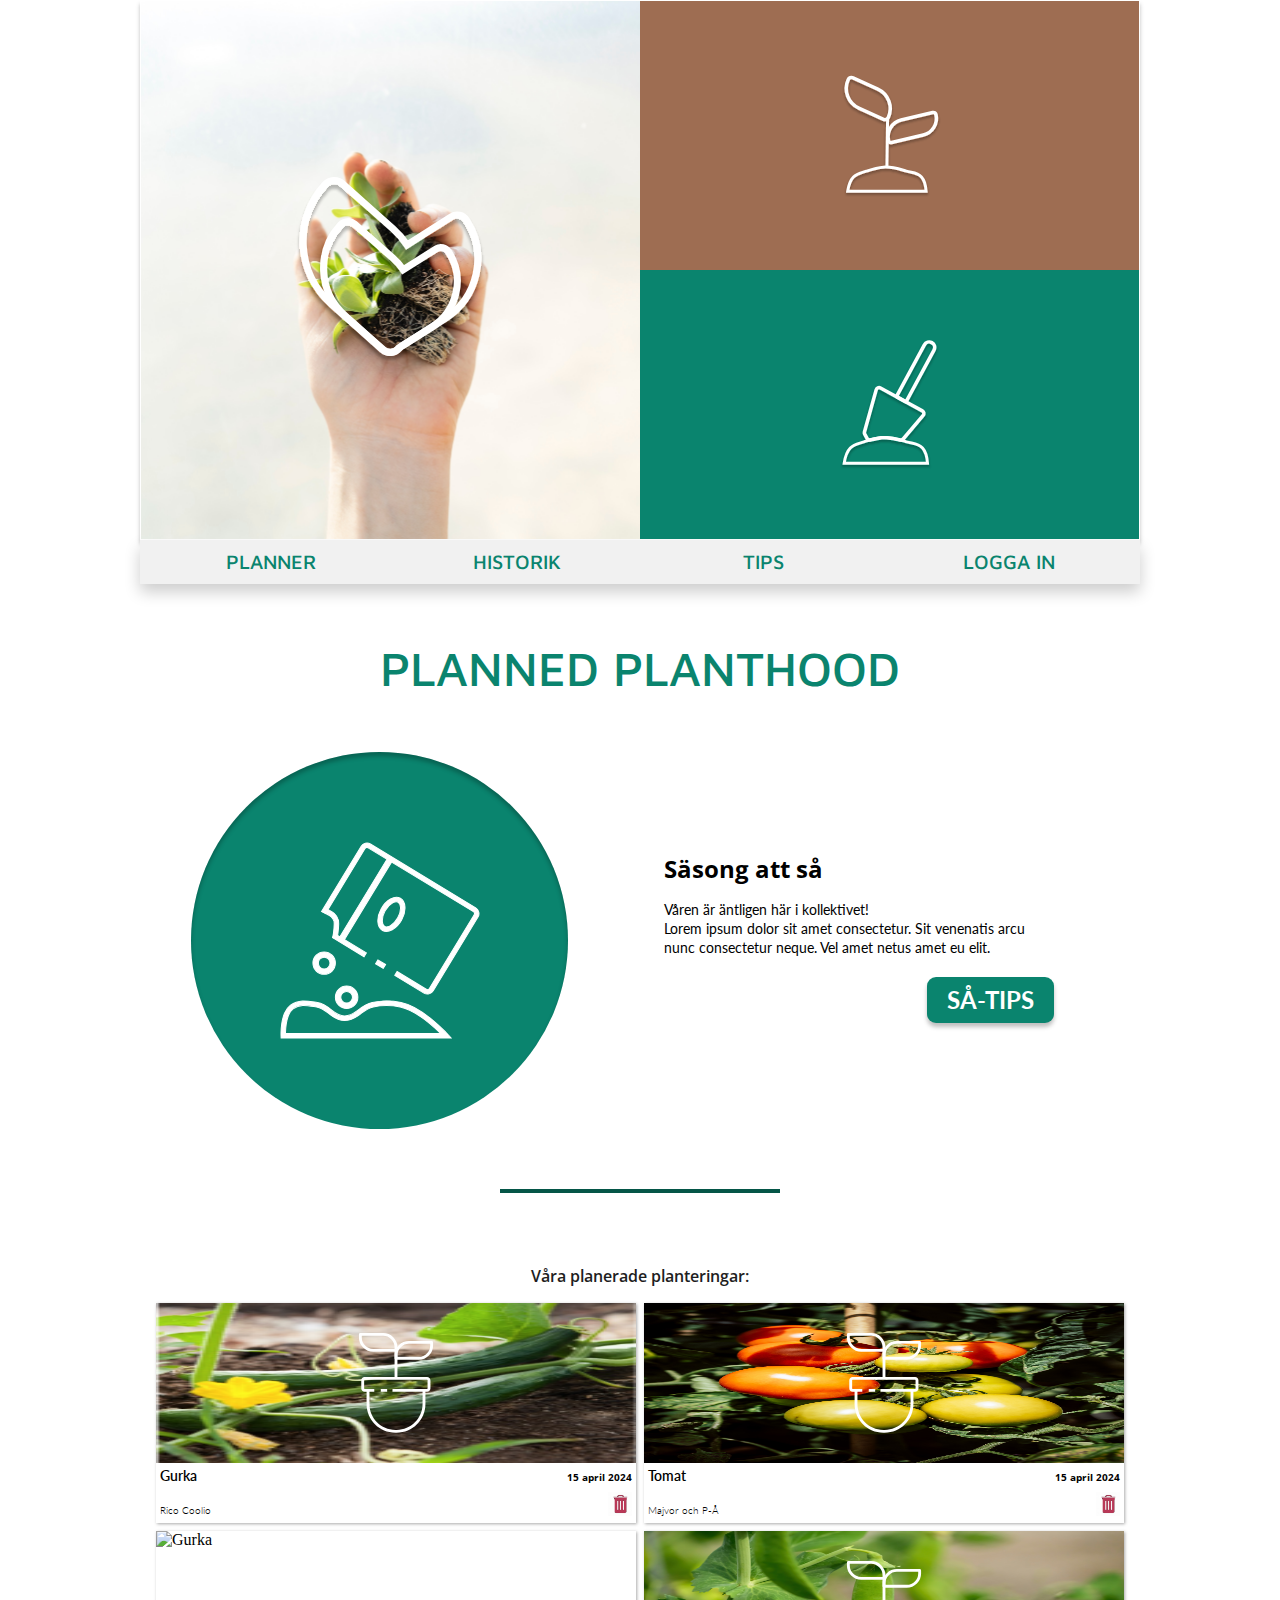
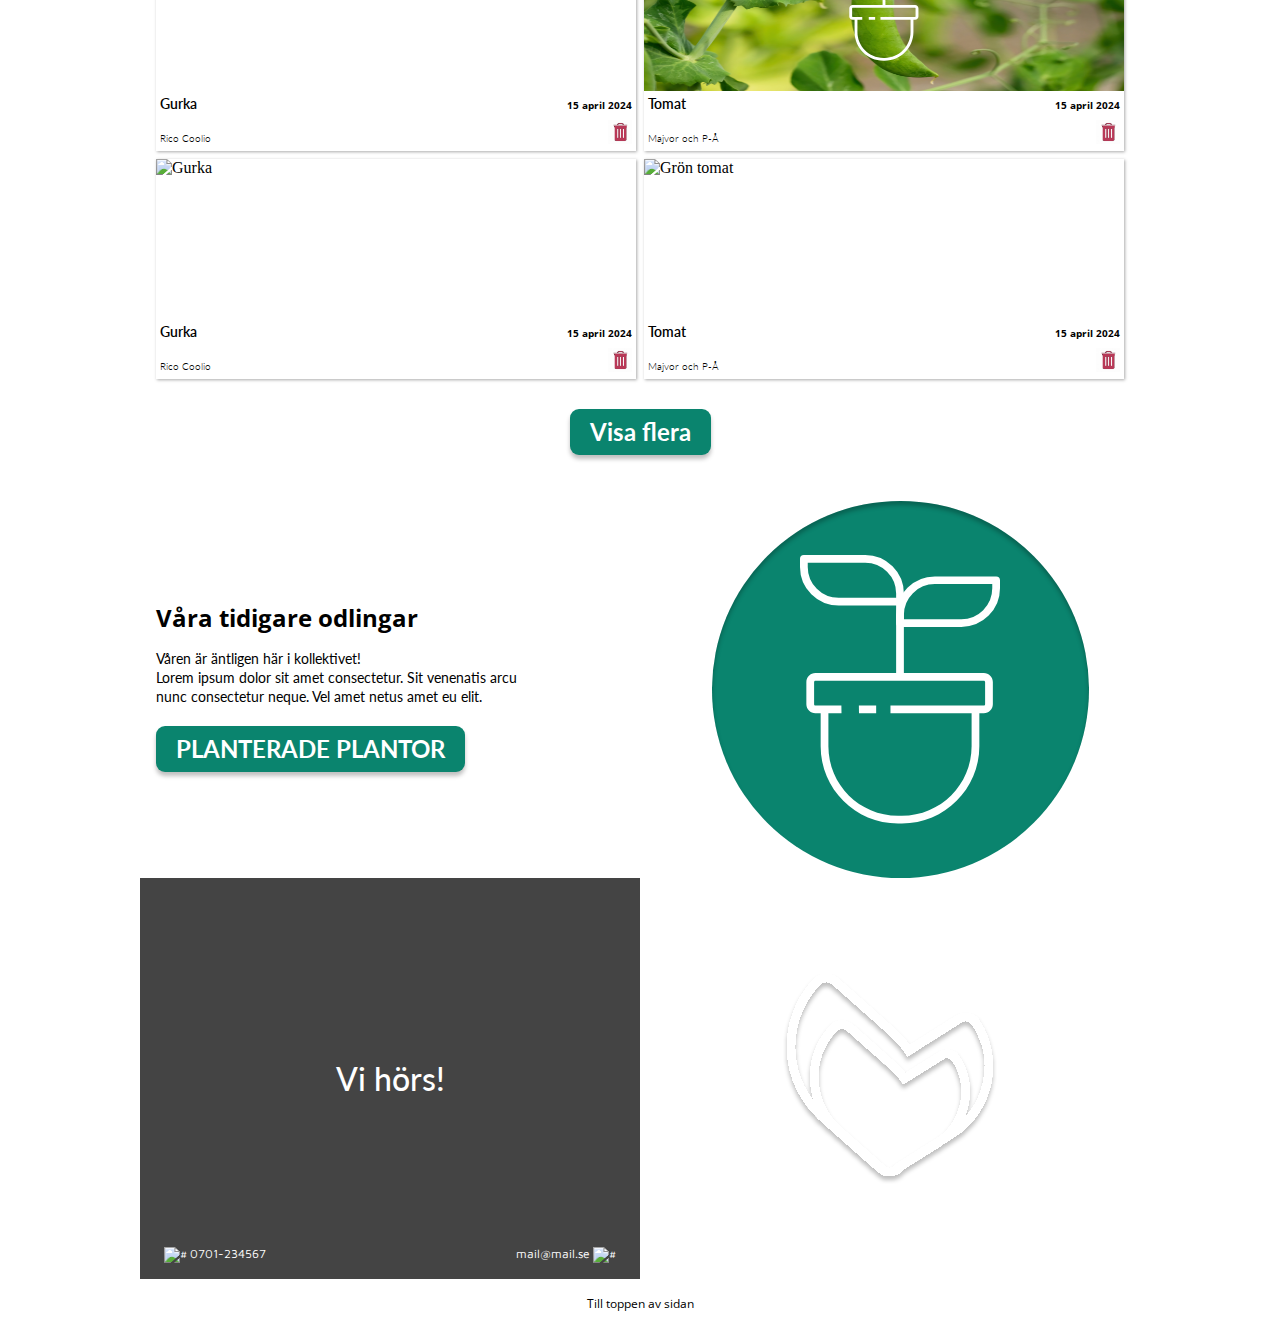
==== index.html @ 54492d1d "updated css for cards and changed cucumber image" ====
<!DOCTYPE html>
<html lang="en">
<head>
    <meta charset="UTF-8">
    <meta name="viewport" content="width=device-width, initial-scale=1.0">
    <title>Planned Planthood</title>
    <link href="https://fonts.googleapis.com/css2?family=Lato:wght@700&family=Maven+Pro:wght@500&family=Open+Sans:wght@700&display=swap" rel="stylesheet">
    <link rel="stylesheet" href="index.css">
</head>
<body>
    <header id="page-top" class="page-header">
        <div class="logo">
            <img src="assets/Logo.svg" class="img-flower" alt="Logotype">
        </div>
        <div class="plant">
            <img src="assets/seedling.svg" class="img-plant" alt="Plant">
        </div>
        <div class="dig">
            <img src="assets/dig.svg" class="img-dig" alt="Shovel">
        </div>
    </header>

    <nav class="page-nav">
        <img src="assets/burgir.png" class="img-nav" alt="NAV">
        <ul class="nav-content">
            <li><a href="#">PLANNER</a></li>
            <li><a href="#">HISTORIK</a></li>
            <li><a href="#">TIPS</a></li>
            <li><a href="#">LOGGA IN</a></li>
        </ul>
    </nav>

    <main>
        <h1>PLANNED PLANTHOOD</h1>

        <article class="art-container" style="">
            <div class="art-inner season">
                <div class="text-box">
                    <h2 class="header">Säsong att så</h2>
                    <p>Våren är äntligen här i kollektivet! <br>
                        Lorem ipsum dolor sit amet consectetur. Sit venenatis arcu nunc consectetur neque. Vel amet netus amet eu elit.
                    </p>
                    <div class="button-field">
                        <button>SÅ-TIPS</button>    
                    </div>
                </div>
                <div class="circle-box">
                    <div class="circle ">
                        <img src="assets/Vectorseedpackage.svg" class="img-seeding" alt="">
                    </div>
                </div>
            </div>
        </article>
        
        <div class="line"></div>

        <section class="art-our-plans">
            <h2>Våra planerade planteringar:</h2>
            <div class="our-collection">
                <article class="item cucumber">
                    <div class="img-box">
                        <img src="assets/cucumber.png" alt="Gurka">
                        <img src="assets/plant.svg" class="plant" alt="Plant image">
                    </div>
                    <div class="txt-row">
                        <span class="product">Gurka</span>
                        <span class="date">15 april 2024</span>
                    </div>
                    <div class="txt-row">
                        <span class="supplier">Rico Coolio</span>
                        <img src="assets/trash-red.png" class="garbage" alt="Garbage bin">
                    </div>
                </article>
                <article class="item cucumber">
                    <div class="img-box ">
                        <img src="assets/green-tomatos.jpg" alt="Grön tomat">
                        <img src="assets/plant.svg" class="plant" alt="Plant image">
                    </div>
                    <div class="txt-row">
                        <span class="product">Tomat</span>
                        <span class="date">15 april 2024</span>
                    </div>
                    <div class="txt-row">
                        <span class="supplier">Majvor och P-Å</span>
                        <img src="assets/trash-red.png" class="garbage" alt="Garbage bin">
                    </div>
                </article>
                <article class="item cucumber">
                    <div class="img-box">
                        <img src="assets/red-tomat.jpg" alt="Gurka">
                        <img src="assets/plant.svg" class="plant" alt="Plant image">
                    </div>
                    <div class="txt-row">
                        <span class="product">Gurka</span>
                        <span class="date">15 april 2024</span>
                    </div>
                    <div class="txt-row">
                        <span class="supplier">Rico Coolio</span>
                        <img src="assets/trash-red.png" class="garbage" alt="Garbage bin">
                    </div>
                </article>
                <article class="item cucumber">
                    <div class="img-box ">
                        <img src="assets/green-pea.jpg" alt="Grön tomat">
                        <img src="assets/plant.svg" class="plant" alt="Plant image">
                    </div>
                    <div class="txt-row">
                        <span class="product">Tomat</span>
                        <span class="date">15 april 2024</span>
                    </div>
                    <div class="txt-row">
                        <span class="supplier">Majvor och P-Å</span>
                        <img src="assets/trash-red.png" class="garbage" alt="Garbage bin">
                    </div>
                </article>
                <article class="item cucumber">
                    <div class="img-box">
                        <img src="assets/onion.png" alt="Gurka">
                        <img src="assets/plant.svg" class="plant" alt="Plant image">
                    </div>
                    <div class="txt-row">
                        <span class="product">Gurka</span>
                        <span class="date">15 april 2024</span>
                    </div>
                    <div class="txt-row">
                        <span class="supplier">Rico Coolio</span>
                        <img src="assets/trash-red.png" class="garbage" alt="Garbage bin">
                    </div>
                </article>
                <article class="item cucumber">
                    <div class="img-box ">
                        <img src="assets/green-plant.png" alt="Grön tomat">
                        <img src="assets/plant.svg" class="plant" alt="Plant image">
                    </div>
                    <div class="txt-row">
                        <span class="product">Tomat</span>
                        <span class="date">15 april 2024</span>
                    </div>
                    <div class="txt-row">
                        <span class="supplier">Majvor och P-Å</span>
                        <img src="assets/trash-red.png" class="garbage" alt="Garbage bin">
                    </div>
                </article>
            </div>
            <button>Visa flera</button>
        </section>

        <article class="art-container" style="">
            <div class="art-inner previous">
                <div class="text-box">
                    <h2 class="header">Våra tidigare odlingar</h2>
                    <p>Våren är äntligen här i kollektivet! <br>
                        Lorem ipsum dolor sit amet consectetur. Sit venenatis arcu nunc consectetur neque. Vel amet netus amet eu elit.
                    </p>
                    <div class="button-field">
                        <button>PLANTERADE PLANTOR</button>    
                    </div>
                </div>
                <div class="circle-box">
                    <div class="circle ">
                        <img src="assets/plant.svg" class="img-seeding" alt="">
                    </div>
                </div>
            </div>
        </article>
    </main>
    
    <footer class="page-footer">
        <div class="box-img">
            <img src="assets/Logo.svg" alt="Logotype">
        </div>
        <section class="box-contact">
            <h2>Vi hörs!</h2>
            <div class="footer-details">
                <span>
                    <img src="" alt="#">
                    0701-234567</span>
                <span>
                    mail@mail.se
                    <img src="" alt="#">
                </span>
            </div>
        </section>
        <div class="to-top">
            <a href="#page-top">Till toppen av sidan</a>
        </div>
    </footer>
</body>
</html>
---- index.css ----
:root {
    --greenish: #0A846E;
    --bg-plant: #9E6D52;
    --bg-grayish: #D9D9D9;

    --font-first: 'Maven Pro';
    --font-second: 'Lato';
}

* {
    margin: 0;
    box-sizing: border-box;
}

a {
    text-decoration: none;
}

body {
    max-width: 1000px;
    margin-inline: auto;
}

h1 {
    margin-block: 16px;
    color: var(--greenish);
    font-family: var(--font-first);
    font-size: 24px;
    font-weight: 500;
    line-height: 28px;
    letter-spacing: 0em;
    text-align: center;

}

h2 {
    font-family: var(--font-second);
    font-size: 32px;
    font-weight: 600;
    line-height: 38px;
    letter-spacing: 0em;
    text-align: center;
}

.page-header {
    height:  582px;
    display: grid;
    grid-template-areas: "logo logo"
                         "plant dig";
    grid-template-columns: 1fr 1fr;
    grid-template-rows: 390px 195px;
    background-color: #aaa;
    box-shadow: 0px 4px 4px 0px #00000040;
    border: 1px solid #FFFFFF;
}

.page-header .logo {
    grid-area: logo;
    background-color: var(--bg-grayish);
    background-image: url(assets/zoe-schaeffer-PFbOZfKh07I-unsplash.jpg);
    background-repeat: no-repeat, repeat;
    background-size: cover; 
    background-position: center center;
    display: grid;
    justify-content: center;
    align-items: center;
}

.logo .img-flower {
    height: 186px;
}

.page-header .dig {
    grid-area: dig;
    display: grid;
    justify-content: center;
    align-items: center;
    background-color: var(--greenish);
}
.dig .img-dig {
    height: 130px;
    width: fit-97.9;
}

.page-header .plant {
    grid-area: plant;
    display: grid;
    justify-content: center;
    align-items: center;
    background-color: var(--bg-plant);
}
.plant .img-plant {
    width: 111.44px;
    height: 124px;
}


/*=== nav ===*/
.page-nav {
    position: absolute;
    top: 13px;
    right: 20px;
}
.page-nav:hover {
    cursor: pointer;
}

.img-nav {
    width: 40px;
    height: fit-content;
}

.page-nav a {
    color: var(--greenish);
    font-weight: bold;
    font-family: var(--font-first);
    /* font-family: Maven Pro; */
    font-size: 20px;
    font-weight: 500;
    line-height: 24px;
    letter-spacing: 0em;
    text-align: center;
    
}

.page-nav .nav-content {
    list-style-type: none;
    position: absolute;
    top: 30px;
    right: 0;
    min-width: 160px;
    padding: 4px 8px;
    box-shadow: 0px 8px 16px 0px rgba(0,0,0,0.2);
    background-color: #f1f1f1;
    color: var(--greenish);
    z-index: 1;
    display: none;
}

.page-nav .nav-content > li {
    padding-block: 6px;
}

.page-nav:hover .nav-content {
    display: block;
}


/*=== art-planned ===*/
.art-container {
    display: grid;
    justify-content: center;
}

.art-container .art-inner.season {
    display: grid;
    grid-template-areas: 
        "text-box"
        "circle-box";
}

.art-container .art-inner.previous {
    display: grid;
    grid-template-areas: 
        "circle-box"
        "text-box";
}

.art-container h2 {
    font-family: Open Sans;
    font-size: 16px;
    font-weight: 700;
    line-height: 22px;
    letter-spacing: 0em;
    text-align: center;

}

.art-container .art-inner {
    display: flex;
    flex-direction: column;
    align-items: center;
}

.art-container .text-box {
    grid-area: text-box;
}

.art-container .circle-box {
    grid-area: circle-box;
    display: flex;
    justify-content: center;
}

.art-container .season .circle {
    /* grid-area: circle; */
}

.art-container .text-box {
    display: grid;
    grid-template-columns: 1fr;
    grid-template-rows: auto auto auto;
    row-gap: 20px;
    padding-block: 30px;
    font-family: var(--font-second);
    font-size: 14px;
    font-weight: 400;
    line-height: 19px;
    letter-spacing: 0em;
    text-align: center;
    max-width: 350px;
    /* background-color: #eee; */
}
.button-field {
    /* text-align: right; */
}

.img-seeding {
    width: 126px;
    height: 124px;
    border: 1px;
}

/*=== art-our-plans ===*/

.art-our-plans {
    display: grid;
    grid-template-columns: 1fr;
    grid-template-rows: auto auto auto;
    padding-block: 16px;
}

.art-our-plans h2 {
    font-family: Open Sans;
    font-size: 16px;
    font-weight: 600;
    line-height: 22px;
    /* letter-spacing: 0em;
    text-align: center; */
    margin-block: 16px;
    color: #1E1E1E;

}

.art-our-plans .our-collection {
    min-height: 100px;
    padding-inline: 16px;
    /* background-color: #fdd; */
    display: grid;
    grid-template-columns: 1fr 1fr;
    grid-template-rows: auto auto auto;
    gap: 8px;
}

.art-our-plans .item {
    width: 100%;
    height: 220px;
    box-shadow: 1px 1px 3px #aaa;
}

.txt-row {
    display: flex;
    justify-content: space-between;
    align-items: flex-end;
    padding: 4px;
}
.art-our-plans .product {
    font-family: Lato;
    font-size: 14px;
    font-weight: 600;
    line-height: 17px;
    letter-spacing: 0em;
    text-align: left;
}
.art-our-plans .date {
    font-family: Open Sans;
    font-size: 10px;
    font-weight: 700;
    line-height: 14px;
    letter-spacing: 0em;
    text-align: right;
}
.art-our-plans .supplier {
    font-family: Lato;
    font-size: 10px;
    font-weight: 300;
    line-height: 12px;
    letter-spacing: 0em;
    text-align: left;
}
.art-our-plans .item img.garbage {
    width: 24px;
}

.art-our-plans .item .img-box {
    position: relative;
    height: 160px;
    display:flex;
    align-items: center;
    justify-content: center;
    overflow: hidden;
}

.art-our-plans .item.cucumber .img-box {
    /* background-image: url(assets/cucumber.png);
    background-position: 50% 0;
    background-repeat: no-repeat;
    background-position: center; */
}


.art-our-plans .item .img-box .plant {
    position: absolute;
    /* top: 0;
    bottom: 0;
    left: 0;
    right: 0;
    margin: auto; */
    height: 100px;
}

.art-our-plans .item img {
    /* height: 100%; */
    width: 100%;

    align-self: center;
    height: auto;
    height: 100%;
    /* width: 100%;
    position: absolute;
    top: 50%;
    left: 50%;
    transform: translate(-50%, -50%); */
    
}

.art-our-plans button {
    margin-block: 30px;
}


/*=== footer ===*/
.page-footer {
    background-image: url(assets/touch-plants.png);
    background-repeat: no-repeat, repeat;
    background-size: cover; 
    background-position: center center;

    font-family: Maven Pro;
    font-size: 12px;
    font-weight: 400;
    line-height: 14px;
    letter-spacing: 0em;
    text-align: left;
}

.page-footer .box-img,
.page-footer .box-contact {
    display: flex;
    justify-content: center;
    align-items: center;
    height: 401px;
}
.page-footer .box-img {
    grid-area: box-img;
}

.page-footer .box-contact {
    grid-area: box-contact;
    background-color: #000b;
    color: #fff;
    position: relative;
}


.page-footer h2 {
    font-size: 32px;
    font-weight: 500;
}

.page-footer .footer-details {
    position: absolute;
    bottom: 0;
    display: flex;
    justify-content: space-between;
    width: 100%;
    padding-inline: 8px;

    

}
.page-footer .footer-details > span {
    padding: 16px
}
.page-footer .to-top {
    grid-area: to-top;
    display: flex;
    justify-content: center;
    align-items: center;
    background-color: #fff;
    height: 50px;

    font-family: Open Sans;
    font-size: 12px;
    font-weight: 400;
    line-height: 16px;
    letter-spacing: 0em;
    text-align: left;
}
.page-footer .to-top a {
    color: black;
}





button {
    width: max-content;
    padding: 6px 20px;
    margin-inline: auto;
    background-color: var(--greenish);
    border: 0;
    border-radius: 9px;
    box-shadow: 0px 4px 4px 0px #00000040;

    color: white;
    font-family: var(--font-second);
    font-size: 16px;
    font-weight: 700;
    line-height: 22px;
    letter-spacing: 0em;
    text-align: center;
    white-space: nowrap;
}

.circle {
    width: 241px;
    height: 241px;

    border-radius: 239px;
    border: 14px;
    background-color: var(--greenish);
    box-shadow: 0px 4px 4px 0px #00000040 inset;
    position: relative;
    display: grid;
    justify-content: center;
    align-items: center;
}

.line {
    width: 202px;
    border: 3px;
    border: 3px solid #055647;
    margin-inline: auto;
    margin-block: 60px 40px;
}









/* ######  800px  ######*/
@media screen and (min-width: 800px) {
    h1 {
        margin-block: 70px;
        font-size: 48px;
    }


    /*=== header ===*/
    .page-header {
        grid-template-areas: "logo plant"
                             "logo dig";
        grid-template-columns: 1fr 1fr;
        grid-template-rows: 1fr 1fr;
        height: 540px;
    }

    .art-container {
        grid-template-columns: 1fr;
        grid-template-rows: auto auto auto;
        /* row-gap: 50px; */
        padding-inline: 16px;
            /* background-color: #eee; */
    }

    .art-container .art-inner {
        /* flex-direction: row;
        justify-content: center;
        column-gap: 60px; */
    }

    .art-container .art-inner.season {
        grid-template-areas: "circle-box text-box";
        column-gap: 60px;
    }

    .art-container .art-inner.previous {
        grid-template-areas: "text-box circle-box";
        column-gap: 60px;
    }

    .art-container .art-inner.season .button-field {
        text-align: right;
    }

    .art-container h2 {
        font-size: 24px;
        text-align: left;
    }

    .art-container .text-box {
        max-width: 390px;
        order: 2;
        text-align: left;
    }

    .art-container .circle {
        order: 1;
    }

    .art-container button {
        margin-right: 0;
    }

    .art-container .img-seeding {
        width: 200px;
        height: auto;
    }


    /*=== nav ===*/
    .page-nav {
        position:unset;

    }
    .img-nav {
        display: none;
    }
    .page-nav .nav-content {
        position: unset;
        width: 100%;
        display: grid;
        grid-template-columns: 1fr 1fr 1fr 1fr;
        grid-template-rows: 1fr;
    }
    .page-nav .nav-content li {
        text-align: center;
        font-weight: bold;
    }

    .page-nav:hover .nav-content {
        display: grid;
    }




    /*=== footer ===*/
    .page-footer {
        display: grid;
        grid-template-areas:
            "box-contact box-img"
            "to-top to-top";
        grid-template-columns: 1fr 1fr;
        grid-template-rows: auto auto;
    }

    .circle {
        width: 377px;
        height: 377px;
    }
    button {
        padding: 12px 20px;
        font-size: 24px;
    }








    .line {
        width: 280px;
        border-width: 2px;
    }
}
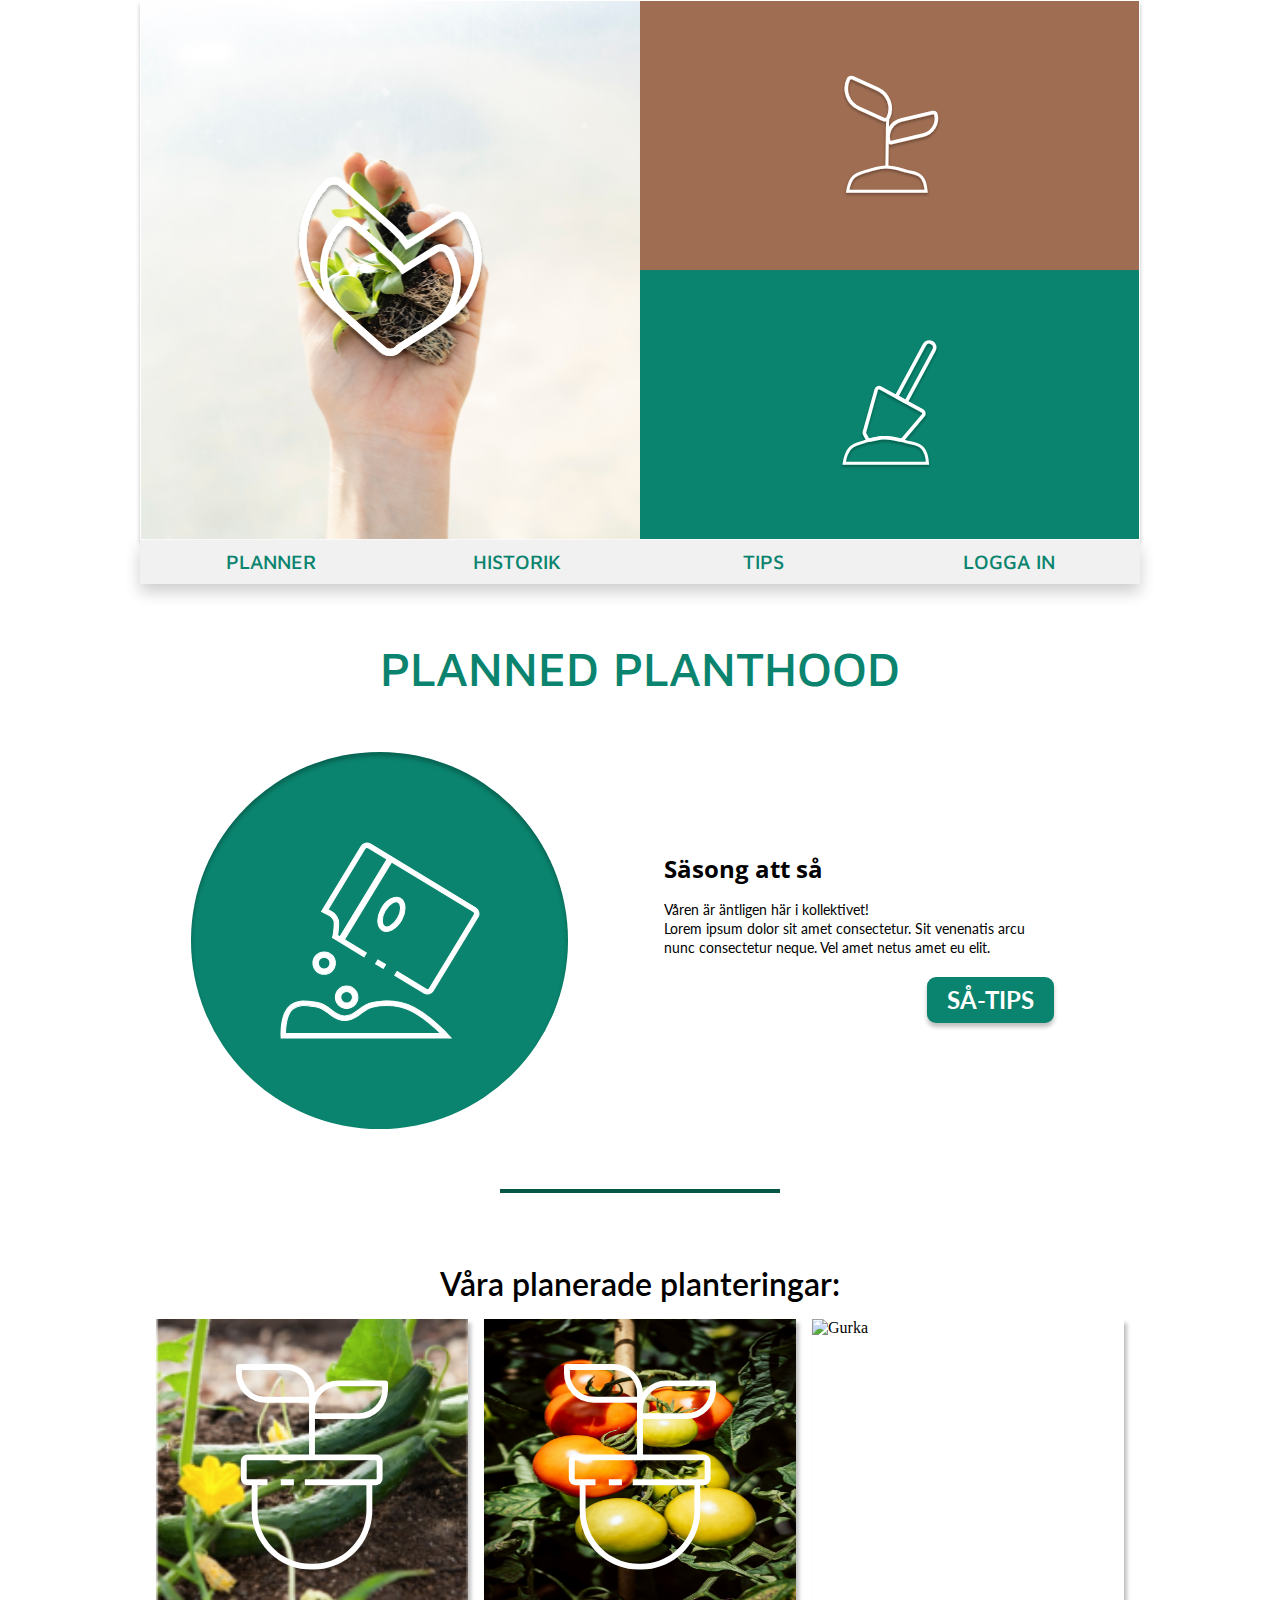
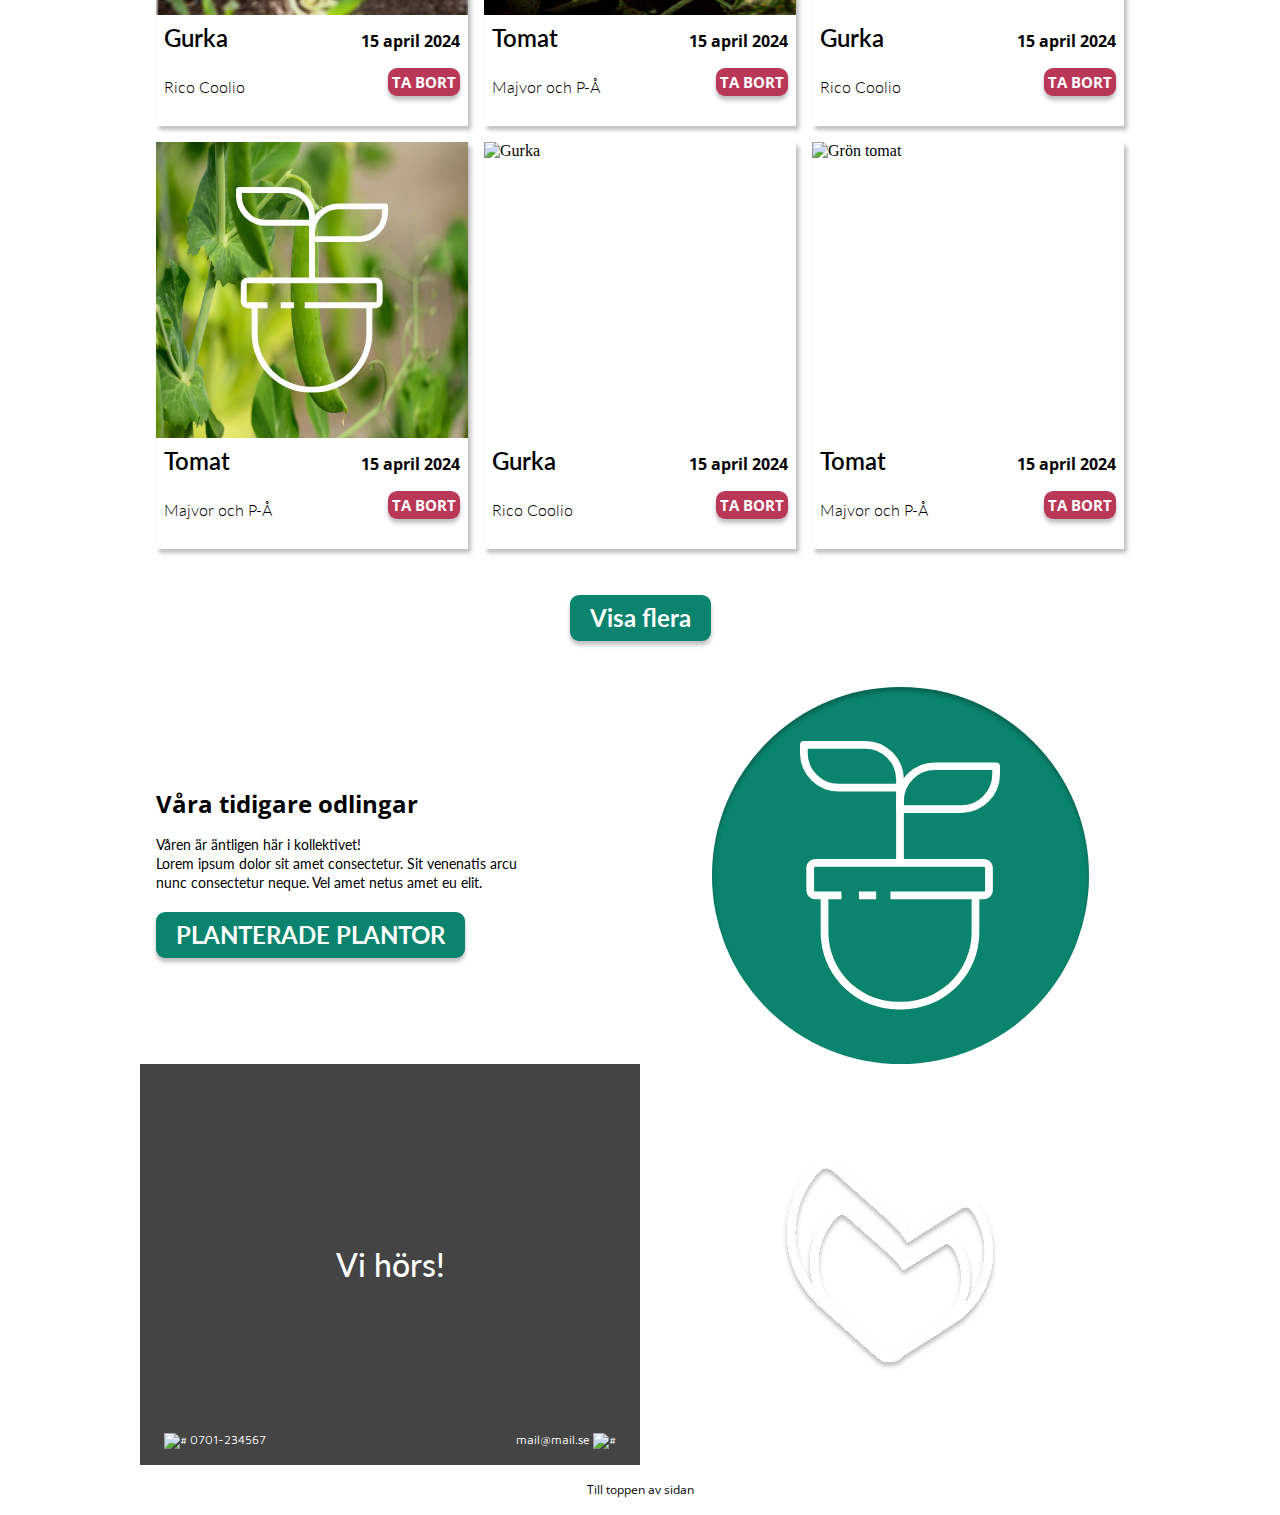
==== commit 39f43325: "added to 3 card columns and remove button on big screens" ====
--- a/index.html
+++ b/index.html
@@ -69,6 +69,7 @@
                     <div class="txt-row">
                         <span class="supplier">Rico Coolio</span>
                         <img src="assets/trash-red.png" class="garbage" alt="Garbage bin">
+                        <button class="ta-bort">TA BORT</button>
                     </div>
                 </article>
                 <article class="item cucumber">
@@ -83,6 +84,7 @@
                     <div class="txt-row">
                         <span class="supplier">Majvor och P-Å</span>
                         <img src="assets/trash-red.png" class="garbage" alt="Garbage bin">
+                        <button class="ta-bort">TA BORT</button>
                     </div>
                 </article>
                 <article class="item cucumber">
@@ -97,6 +99,7 @@
                     <div class="txt-row">
                         <span class="supplier">Rico Coolio</span>
                         <img src="assets/trash-red.png" class="garbage" alt="Garbage bin">
+                        <button class="ta-bort">TA BORT</button>
                     </div>
                 </article>
                 <article class="item cucumber">
@@ -111,6 +114,7 @@
                     <div class="txt-row">
                         <span class="supplier">Majvor och P-Å</span>
                         <img src="assets/trash-red.png" class="garbage" alt="Garbage bin">
+                        <button class="ta-bort">TA BORT</button>
                     </div>
                 </article>
                 <article class="item cucumber">
@@ -125,6 +129,7 @@
                     <div class="txt-row">
                         <span class="supplier">Rico Coolio</span>
                         <img src="assets/trash-red.png" class="garbage" alt="Garbage bin">
+                        <button class="ta-bort">TA BORT</button>
                     </div>
                 </article>
                 <article class="item cucumber">
@@ -139,6 +144,7 @@
                     <div class="txt-row">
                         <span class="supplier">Majvor och P-Å</span>
                         <img src="assets/trash-red.png" class="garbage" alt="Garbage bin">
+                        <button class="ta-bort">TA BORT</button>
                     </div>
                 </article>
             </div>
--- a/index.css
+++ b/index.css
@@ -292,6 +292,16 @@
     width: 24px;
 }
 
+.art-our-plans button.ta-bort {
+    padding: 4px;
+    background-color: #B93857;
+    font-family: Open Sans;
+    font-size: 15px;
+    font-weight: 700;
+    line-height: 20px;
+    display: none;
+}
+
 .art-our-plans .item .img-box {
     position: relative;
     height: 160px;
@@ -533,6 +543,14 @@
         height: auto;
     }
 
+    
+    
+
+
+
+
+
+
 
     /*=== nav ===*/
     .page-nav {
@@ -560,7 +578,70 @@
 
 
 
-
+    /*=== our plants ===*/
+    .art-our-plans .our-collection {
+        grid-template-columns: 1fr 1fr 1fr;
+        grid-gap: 16px;
+
+    }
+
+    .art-our-plans h2 {
+        font-family: Lato;
+        font-size: 32px;
+        line-height: 38px;
+        color: black;
+    }
+    .art-our-plans .item {
+        height: 407px;
+
+        box-shadow: 3px 4px 4px 0px #00000040;
+
+    }
+    .art-our-plans .item .img-box {
+        height: 296px;
+    }
+
+    .art-our-plans .item .img-box .plant {
+        height: 205.57px;
+        width: auto;
+    }
+    .art-our-plans .txt-row {
+        padding: 8px;
+    }
+
+    .art-our-plans .product {
+        font-size: 24px;
+        line-height: 29px;
+    }
+
+    .art-our-plans .date {
+        font-size: 16px;
+        line-height: 22px;
+    }
+
+    .art-our-plans .supplier {
+        font-size: 16px;
+        line-height: 19px;
+    }
+
+    .art-our-plans .garbage {
+        display: none;
+    }
+
+    .art-our-plans button.ta-bort {
+        /* padding: 4px;
+        background-color: #B93857;
+        font-family: Open Sans;
+        font-size: 15px;
+        font-weight: 700;
+        line-height: 20px; */
+
+        display: block;
+        margin: 0;
+    }
+
+
+    
     /*=== footer ===*/
     .page-footer {
         display: grid;
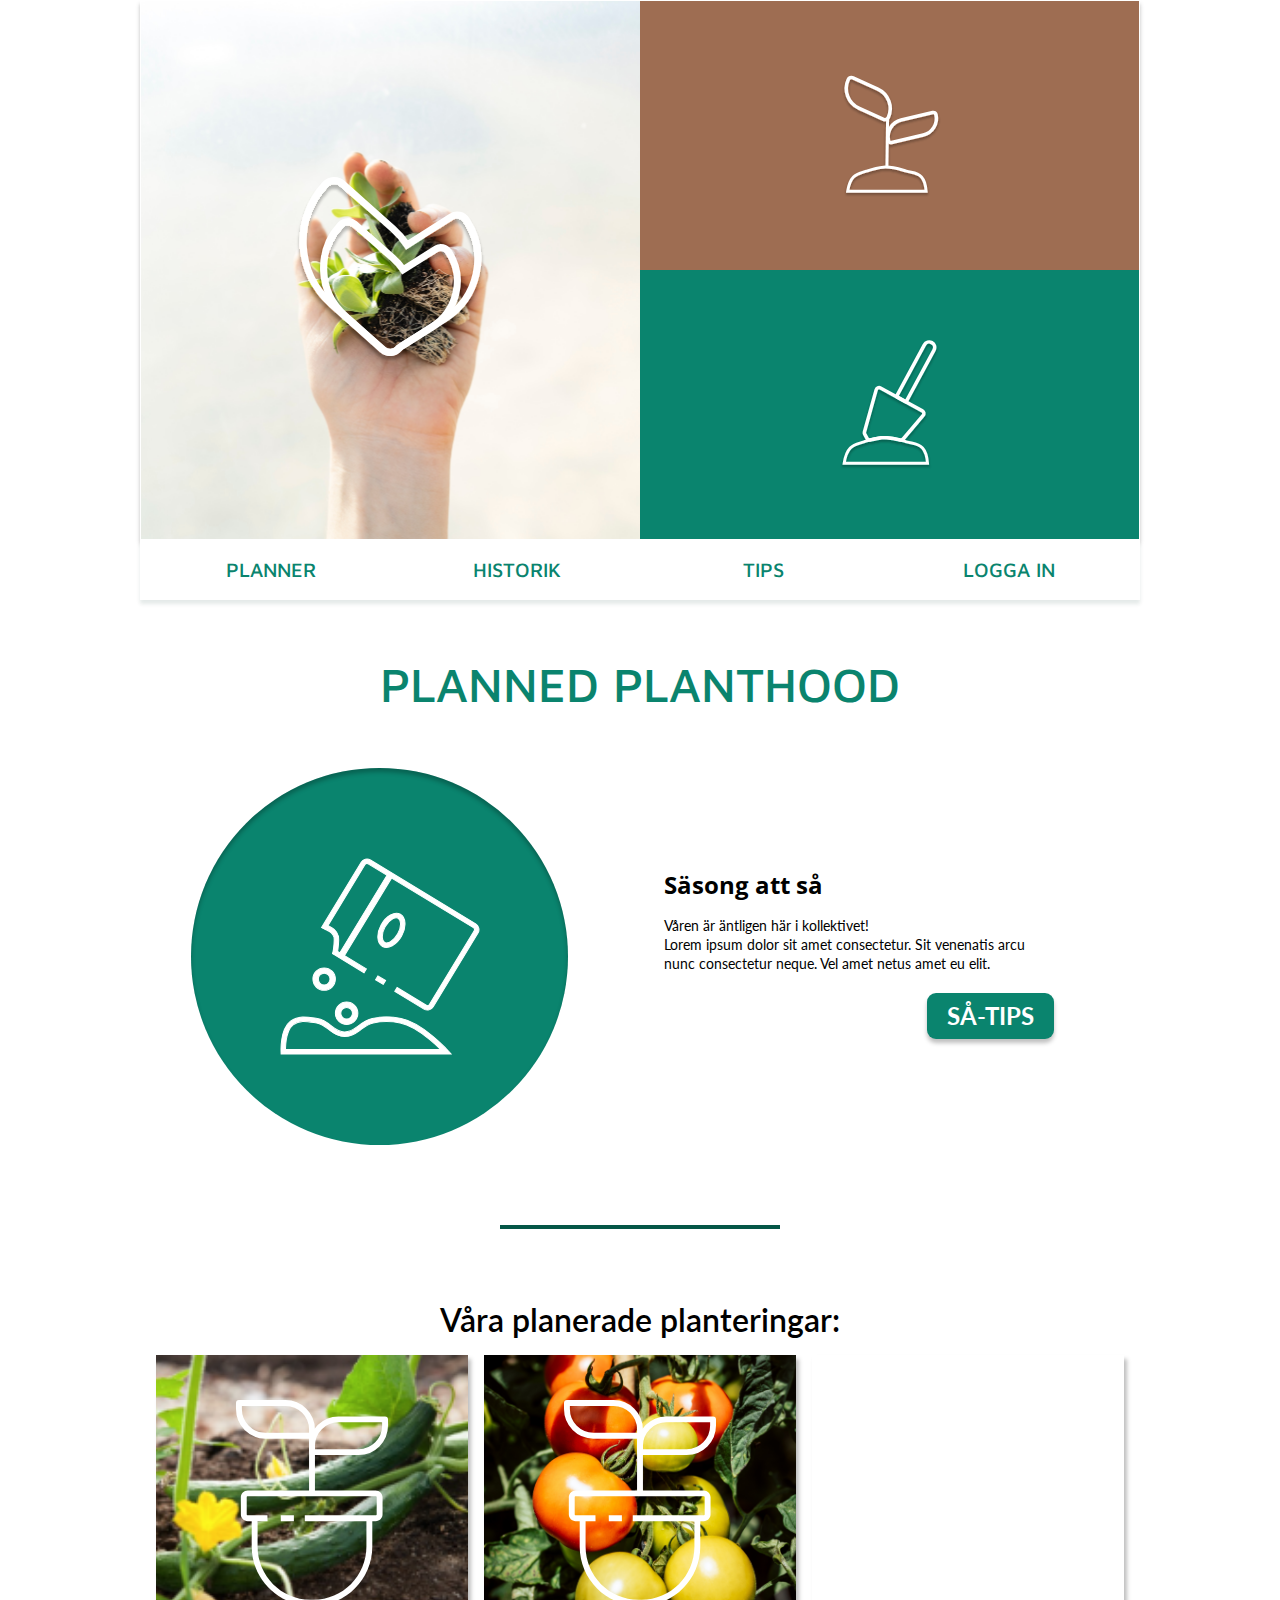
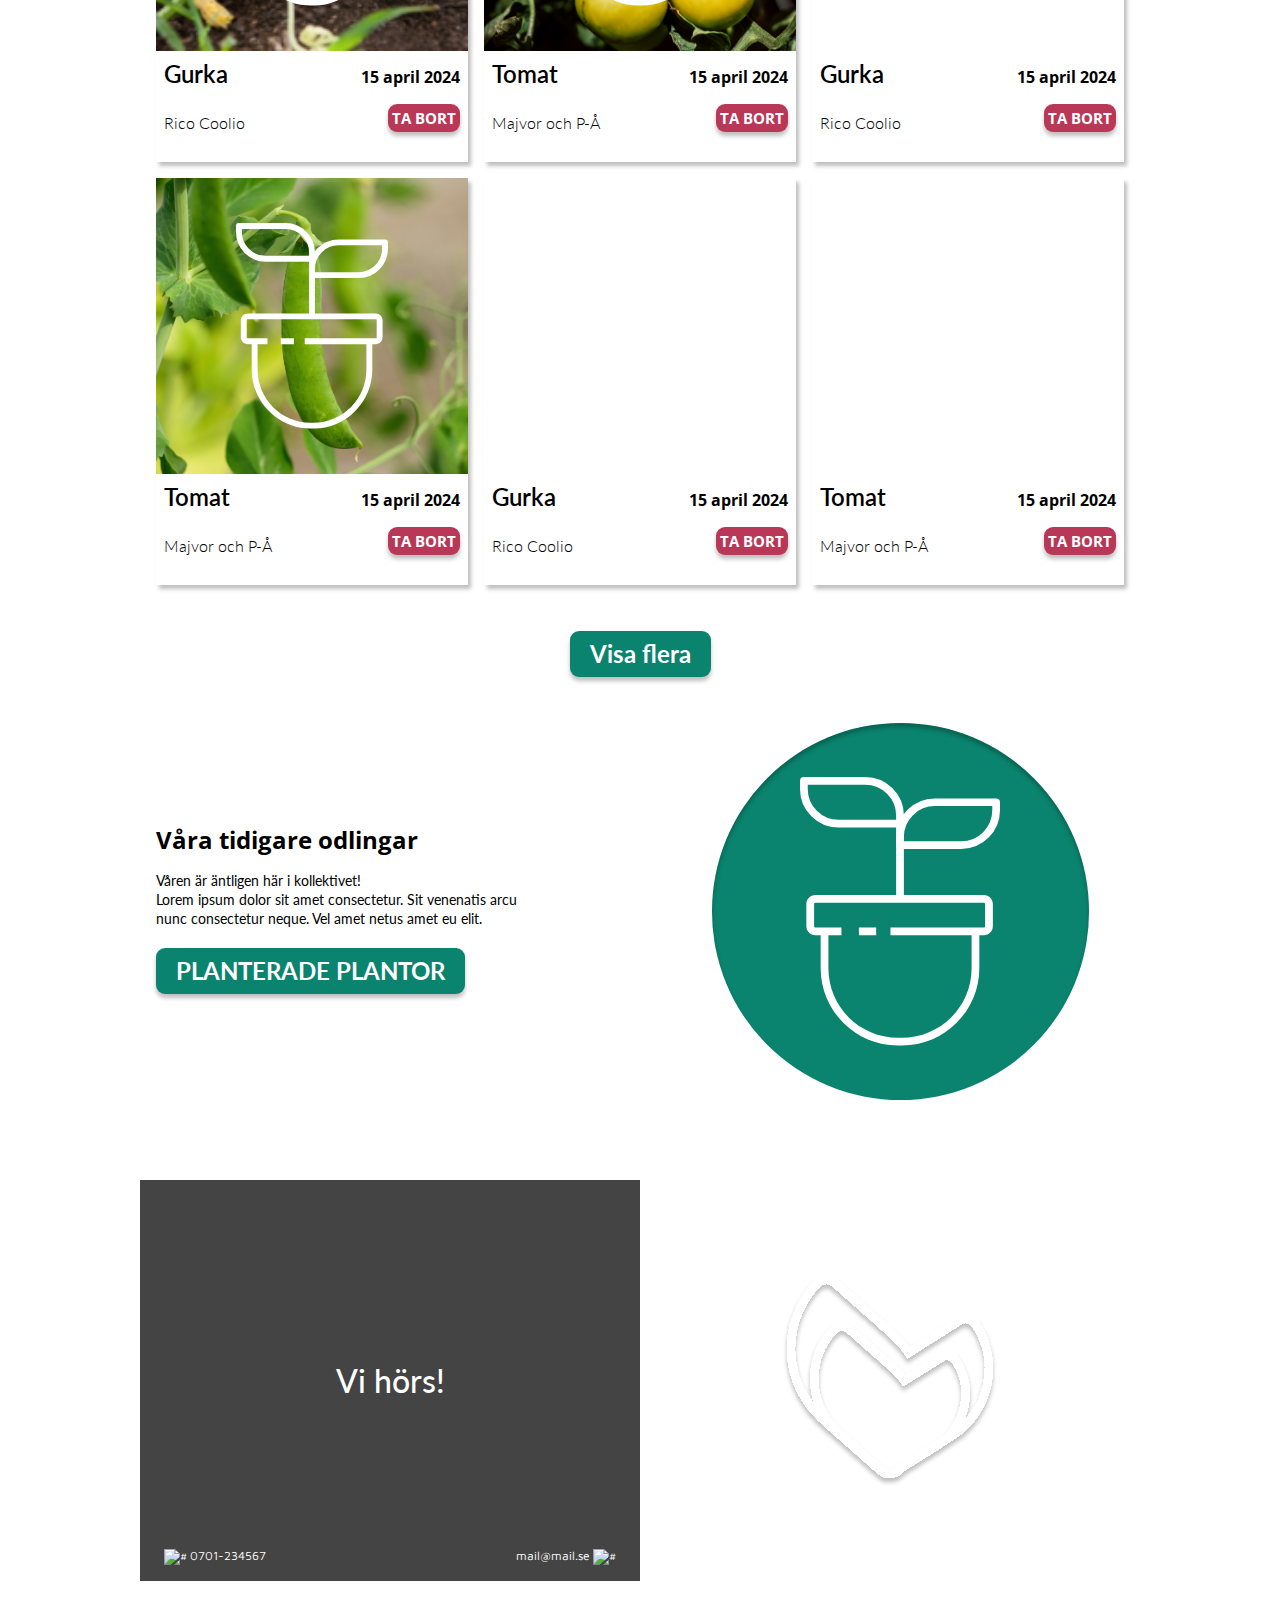
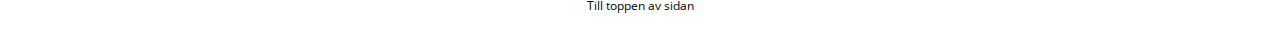
==== commit d459cc1c: "changed card images to bg-images" ====
--- a/index.html
+++ b/index.html
@@ -59,7 +59,6 @@
             <div class="our-collection">
                 <article class="item cucumber">
                     <div class="img-box">
-                        <img src="assets/cucumber.png" alt="Gurka">
                         <img src="assets/plant.svg" class="plant" alt="Plant image">
                     </div>
                     <div class="txt-row">
@@ -69,12 +68,11 @@
                     <div class="txt-row">
                         <span class="supplier">Rico Coolio</span>
                         <img src="assets/trash-red.png" class="garbage" alt="Garbage bin">
-                        <button class="ta-bort">TA BORT</button>
+                        <button class="remove">TA BORT</button>
                     </div>
                 </article>
-                <article class="item cucumber">
+                <article class="item green-tomatos">
                     <div class="img-box ">
-                        <img src="assets/green-tomatos.jpg" alt="Grön tomat">
                         <img src="assets/plant.svg" class="plant" alt="Plant image">
                     </div>
                     <div class="txt-row">
@@ -84,12 +82,11 @@
                     <div class="txt-row">
                         <span class="supplier">Majvor och P-Å</span>
                         <img src="assets/trash-red.png" class="garbage" alt="Garbage bin">
-                        <button class="ta-bort">TA BORT</button>
+                        <button class="remove">TA BORT</button>
                     </div>
                 </article>
-                <article class="item cucumber">
+                <article class="item red-tomat">
                     <div class="img-box">
-                        <img src="assets/red-tomat.jpg" alt="Gurka">
                         <img src="assets/plant.svg" class="plant" alt="Plant image">
                     </div>
                     <div class="txt-row">
@@ -99,12 +96,11 @@
                     <div class="txt-row">
                         <span class="supplier">Rico Coolio</span>
                         <img src="assets/trash-red.png" class="garbage" alt="Garbage bin">
-                        <button class="ta-bort">TA BORT</button>
+                        <button class="remove">TA BORT</button>
                     </div>
                 </article>
-                <article class="item cucumber">
+                <article class="item green-pea">
                     <div class="img-box ">
-                        <img src="assets/green-pea.jpg" alt="Grön tomat">
                         <img src="assets/plant.svg" class="plant" alt="Plant image">
                     </div>
                     <div class="txt-row">
@@ -114,12 +110,11 @@
                     <div class="txt-row">
                         <span class="supplier">Majvor och P-Å</span>
                         <img src="assets/trash-red.png" class="garbage" alt="Garbage bin">
-                        <button class="ta-bort">TA BORT</button>
+                        <button class="remove">TA BORT</button>
                     </div>
                 </article>
-                <article class="item cucumber">
+                <article class="item onion">
                     <div class="img-box">
-                        <img src="assets/onion.png" alt="Gurka">
                         <img src="assets/plant.svg" class="plant" alt="Plant image">
                     </div>
                     <div class="txt-row">
@@ -129,12 +124,11 @@
                     <div class="txt-row">
                         <span class="supplier">Rico Coolio</span>
                         <img src="assets/trash-red.png" class="garbage" alt="Garbage bin">
-                        <button class="ta-bort">TA BORT</button>
+                        <button class="remove">TA BORT</button>
                     </div>
                 </article>
-                <article class="item cucumber">
+                <article class="item green-plant">
                     <div class="img-box ">
-                        <img src="assets/green-plant.png" alt="Grön tomat">
                         <img src="assets/plant.svg" class="plant" alt="Plant image">
                     </div>
                     <div class="txt-row">
@@ -144,7 +138,7 @@
                     <div class="txt-row">
                         <span class="supplier">Majvor och P-Å</span>
                         <img src="assets/trash-red.png" class="garbage" alt="Garbage bin">
-                        <button class="ta-bort">TA BORT</button>
+                        <button class="remove">TA BORT</button>
                     </div>
                 </article>
             </div>
--- a/index.css
+++ b/index.css
@@ -292,7 +292,7 @@
     width: 24px;
 }
 
-.art-our-plans button.ta-bort {
+.art-our-plans button.remove {
     padding: 4px;
     background-color: #B93857;
     font-family: Open Sans;
@@ -311,12 +311,33 @@
     overflow: hidden;
 }
 
+.art-our-plans .item .img-box {
+    background-repeat: no-repeat;
+    background-position: center;
+
+    background-size: cover;
+}
+
 .art-our-plans .item.cucumber .img-box {
-    /* background-image: url(assets/cucumber.png);
-    background-position: 50% 0;
-    background-repeat: no-repeat;
-    background-position: center; */
-}
+    background-image: url(assets/cucumber.png);
+}
+.art-our-plans .item.green-tomatos .img-box {
+    background-image: url(assets/green-tomatos.jpg);
+}
+.art-our-plans .item.red-tomat .img-box {
+    background-image: url(assets/red-tomat.jpg);
+}
+.art-our-plans .item.green-pea .img-box {
+    background-image: url(assets/green-pea.jpg);
+}
+.art-our-plans .item.onion .img-box {
+    background-image: url(assets/onion.png);
+}
+.art-our-plans .item.green-plant .img-box {
+    background-image: url(assets/green-plant.png);
+}
+
+
 
 
 .art-our-plans .item .img-box .plant {
@@ -497,6 +518,8 @@
         /* row-gap: 50px; */
         padding-inline: 16px;
             /* background-color: #eee; */
+
+            margin-bottom: 80px;
     }
 
     .art-container .art-inner {
@@ -554,6 +577,7 @@
 
     /*=== nav ===*/
     .page-nav {
+        height: 60px;
         position:unset;
 
     }
@@ -563,9 +587,13 @@
     .page-nav .nav-content {
         position: unset;
         width: 100%;
+        height: 100%;
         display: grid;
         grid-template-columns: 1fr 1fr 1fr 1fr;
         grid-template-rows: 1fr;
+        align-items: center;
+        background: #fff;
+        box-shadow: 0px 4px 4px 0px #03382F1C;
     }
     .page-nav .nav-content li {
         text-align: center;
@@ -582,7 +610,6 @@
     .art-our-plans .our-collection {
         grid-template-columns: 1fr 1fr 1fr;
         grid-gap: 16px;
-
     }
 
     .art-our-plans h2 {
@@ -593,9 +620,7 @@
     }
     .art-our-plans .item {
         height: 407px;
-
         box-shadow: 3px 4px 4px 0px #00000040;
-
     }
     .art-our-plans .item .img-box {
         height: 296px;
@@ -628,14 +653,7 @@
         display: none;
     }
 
-    .art-our-plans button.ta-bort {
-        /* padding: 4px;
-        background-color: #B93857;
-        font-family: Open Sans;
-        font-size: 15px;
-        font-weight: 700;
-        line-height: 20px; */
-
+    .art-our-plans button.remove {
         display: block;
         margin: 0;
     }
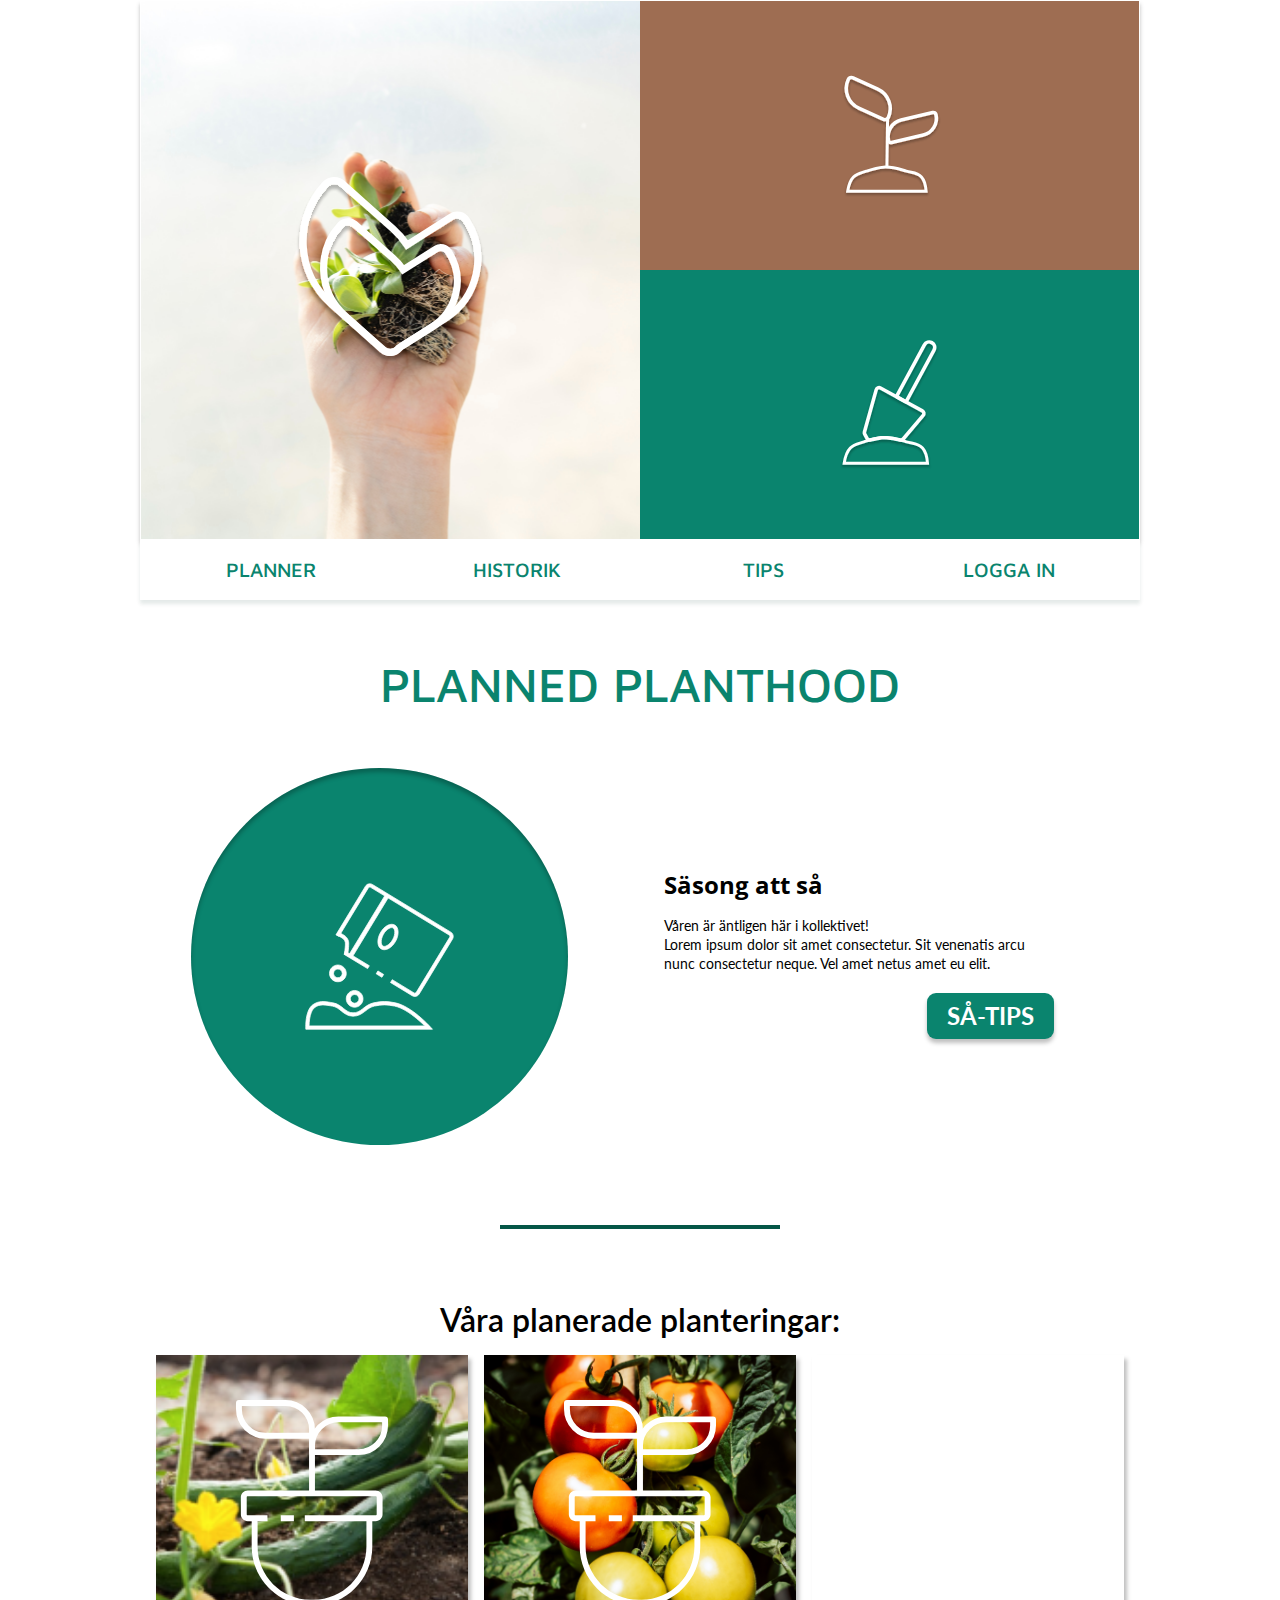
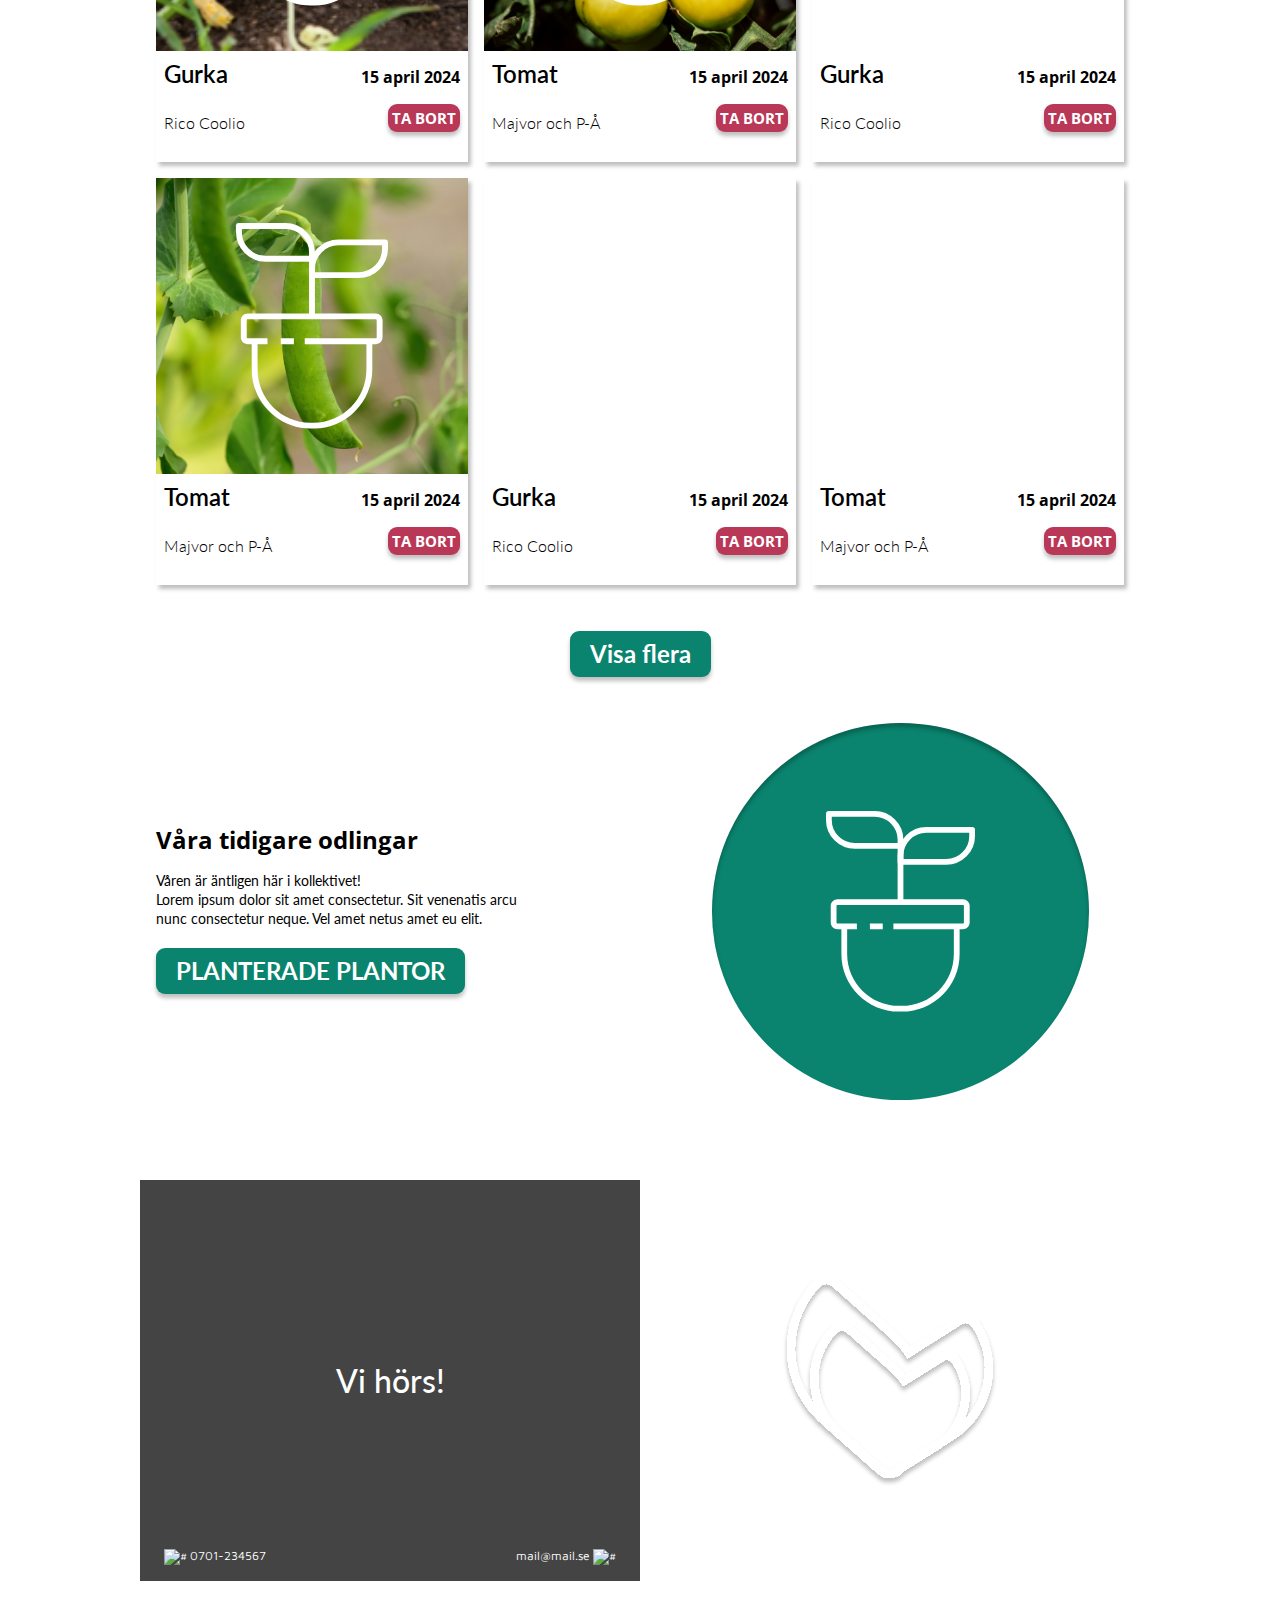
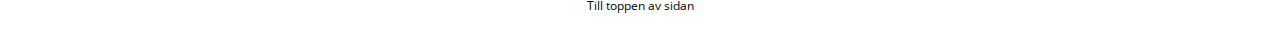
==== commit 0ff00575: "removed unnecessary code in styling" ====
--- a/index.html
+++ b/index.html
@@ -19,7 +19,6 @@
             <img src="assets/dig.svg" class="img-dig" alt="Shovel">
         </div>
     </header>
-
     <nav class="page-nav">
         <img src="assets/burgir.png" class="img-nav" alt="NAV">
         <ul class="nav-content">
@@ -29,10 +28,8 @@
             <li><a href="#">LOGGA IN</a></li>
         </ul>
     </nav>
-
     <main>
         <h1>PLANNED PLANTHOOD</h1>
-
         <article class="art-container" style="">
             <div class="art-inner season">
                 <div class="text-box">
@@ -51,9 +48,7 @@
                 </div>
             </div>
         </article>
-        
         <div class="line"></div>
-
         <section class="art-our-plans">
             <h2>Våra planerade planteringar:</h2>
             <div class="our-collection">
@@ -144,7 +139,6 @@
             </div>
             <button>Visa flera</button>
         </section>
-
         <article class="art-container" style="">
             <div class="art-inner previous">
                 <div class="text-box">
@@ -164,7 +158,6 @@
             </div>
         </article>
     </main>
-    
     <footer class="page-footer">
         <div class="box-img">
             <img src="assets/Logo.svg" alt="Logotype">
--- a/index.css
+++ b/index.css
@@ -1,10 +1,7 @@
 :root {
-    --greenish: #0A846E;
+    --main-bg-color: #0A846E;
     --bg-plant: #9E6D52;
     --bg-grayish: #D9D9D9;
-
-    --font-first: 'Maven Pro';
-    --font-second: 'Lato';
 }
 
 * {
@@ -23,8 +20,8 @@
 
 h1 {
     margin-block: 16px;
-    color: var(--greenish);
-    font-family: var(--font-first);
+    color: var(--main-bg-color);
+    font-family: Maven Pro;
     font-size: 24px;
     font-weight: 500;
     line-height: 28px;
@@ -34,7 +31,7 @@
 }
 
 h2 {
-    font-family: var(--font-second);
+    font-family: Lato;
     font-size: 32px;
     font-weight: 600;
     line-height: 38px;
@@ -75,7 +72,7 @@
     display: grid;
     justify-content: center;
     align-items: center;
-    background-color: var(--greenish);
+    background-color: var(--main-bg-color);
 }
 .dig .img-dig {
     height: 130px;
@@ -111,10 +108,9 @@
 }
 
 .page-nav a {
-    color: var(--greenish);
+    color: var(--main-bg-color);
     font-weight: bold;
-    font-family: var(--font-first);
-    /* font-family: Maven Pro; */
+    font-family: Maven Pro;
     font-size: 20px;
     font-weight: 500;
     line-height: 24px;
@@ -132,7 +128,7 @@
     padding: 4px 8px;
     box-shadow: 0px 8px 16px 0px rgba(0,0,0,0.2);
     background-color: #f1f1f1;
-    color: var(--greenish);
+    color: var(--main-bg-color);
     z-index: 1;
     display: none;
 }
@@ -192,27 +188,19 @@
     justify-content: center;
 }
 
-.art-container .season .circle {
-    /* grid-area: circle; */
-}
-
 .art-container .text-box {
     display: grid;
     grid-template-columns: 1fr;
     grid-template-rows: auto auto auto;
     row-gap: 20px;
     padding-block: 30px;
-    font-family: var(--font-second);
+    font-family: Lato;
     font-size: 14px;
     font-weight: 400;
     line-height: 19px;
     letter-spacing: 0em;
     text-align: center;
     max-width: 350px;
-    /* background-color: #eee; */
-}
-.button-field {
-    /* text-align: right; */
 }
 
 .img-seeding {
@@ -222,7 +210,6 @@
 }
 
 /*=== art-our-plans ===*/
-
 .art-our-plans {
     display: grid;
     grid-template-columns: 1fr;
@@ -235,8 +222,6 @@
     font-size: 16px;
     font-weight: 600;
     line-height: 22px;
-    /* letter-spacing: 0em;
-    text-align: center; */
     margin-block: 16px;
     color: #1E1E1E;
 
@@ -245,7 +230,6 @@
 .art-our-plans .our-collection {
     min-height: 100px;
     padding-inline: 16px;
-    /* background-color: #fdd; */
     display: grid;
     grid-template-columns: 1fr 1fr;
     grid-template-rows: auto auto auto;
@@ -337,32 +321,15 @@
     background-image: url(assets/green-plant.png);
 }
 
-
-
-
 .art-our-plans .item .img-box .plant {
     position: absolute;
-    /* top: 0;
-    bottom: 0;
-    left: 0;
-    right: 0;
-    margin: auto; */
     height: 100px;
 }
 
 .art-our-plans .item img {
-    /* height: 100%; */
     width: 100%;
-
+    height: 100%;
     align-self: center;
-    height: auto;
-    height: 100%;
-    /* width: 100%;
-    position: absolute;
-    top: 50%;
-    left: 50%;
-    transform: translate(-50%, -50%); */
-    
 }
 
 .art-our-plans button {
@@ -450,13 +417,13 @@
     width: max-content;
     padding: 6px 20px;
     margin-inline: auto;
-    background-color: var(--greenish);
+    background-color: var(--main-bg-color);
     border: 0;
     border-radius: 9px;
     box-shadow: 0px 4px 4px 0px #00000040;
 
     color: white;
-    font-family: var(--font-second);
+    font-family: Lato;
     font-size: 16px;
     font-weight: 700;
     line-height: 22px;
@@ -471,7 +438,7 @@
 
     border-radius: 239px;
     border: 14px;
-    background-color: var(--greenish);
+    background-color: var(--main-bg-color);
     box-shadow: 0px 4px 4px 0px #00000040 inset;
     position: relative;
     display: grid;
@@ -515,17 +482,8 @@
     .art-container {
         grid-template-columns: 1fr;
         grid-template-rows: auto auto auto;
-        /* row-gap: 50px; */
         padding-inline: 16px;
-            /* background-color: #eee; */
-
-            margin-bottom: 80px;
-    }
-
-    .art-container .art-inner {
-        /* flex-direction: row;
-        justify-content: center;
-        column-gap: 60px; */
+        margin-bottom: 80px;
     }
 
     .art-container .art-inner.season {
@@ -562,7 +520,7 @@
     }
 
     .art-container .img-seeding {
-        width: 200px;
+        width: 149px;
         height: auto;
     }
 
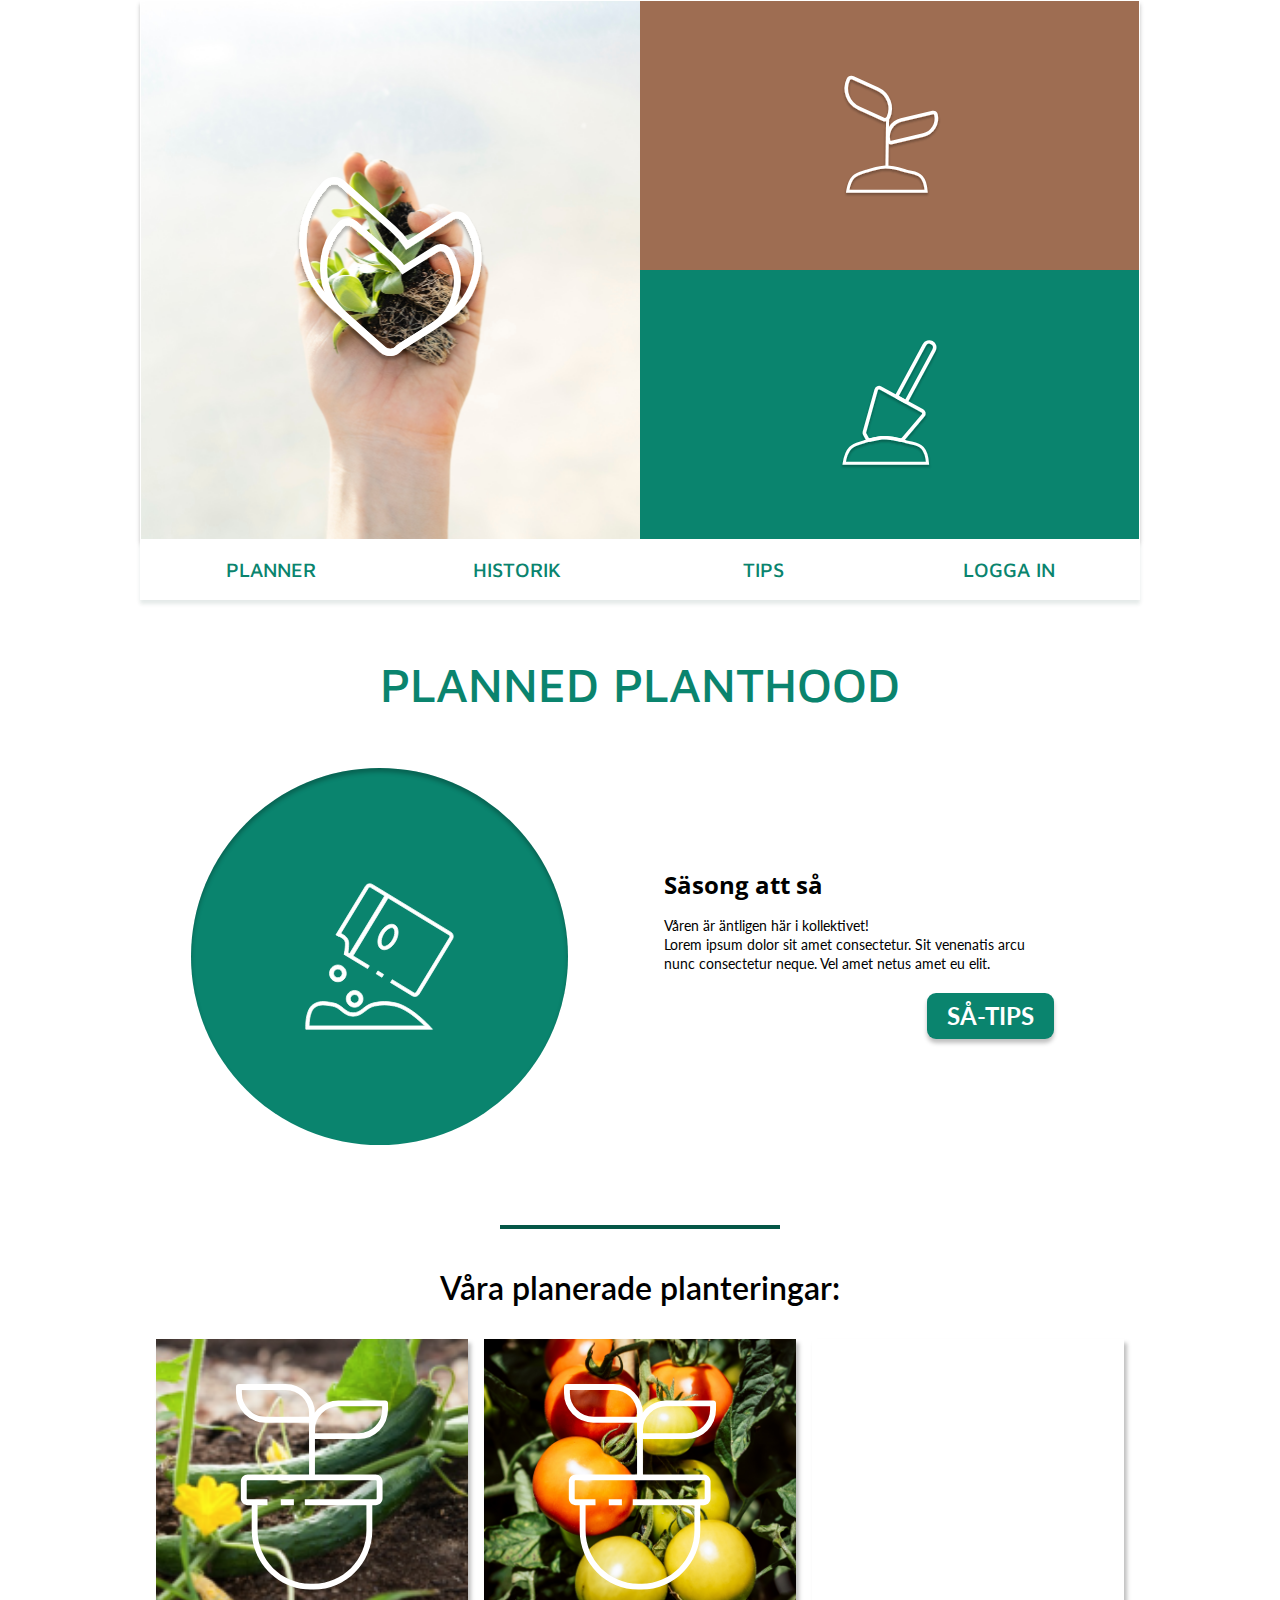
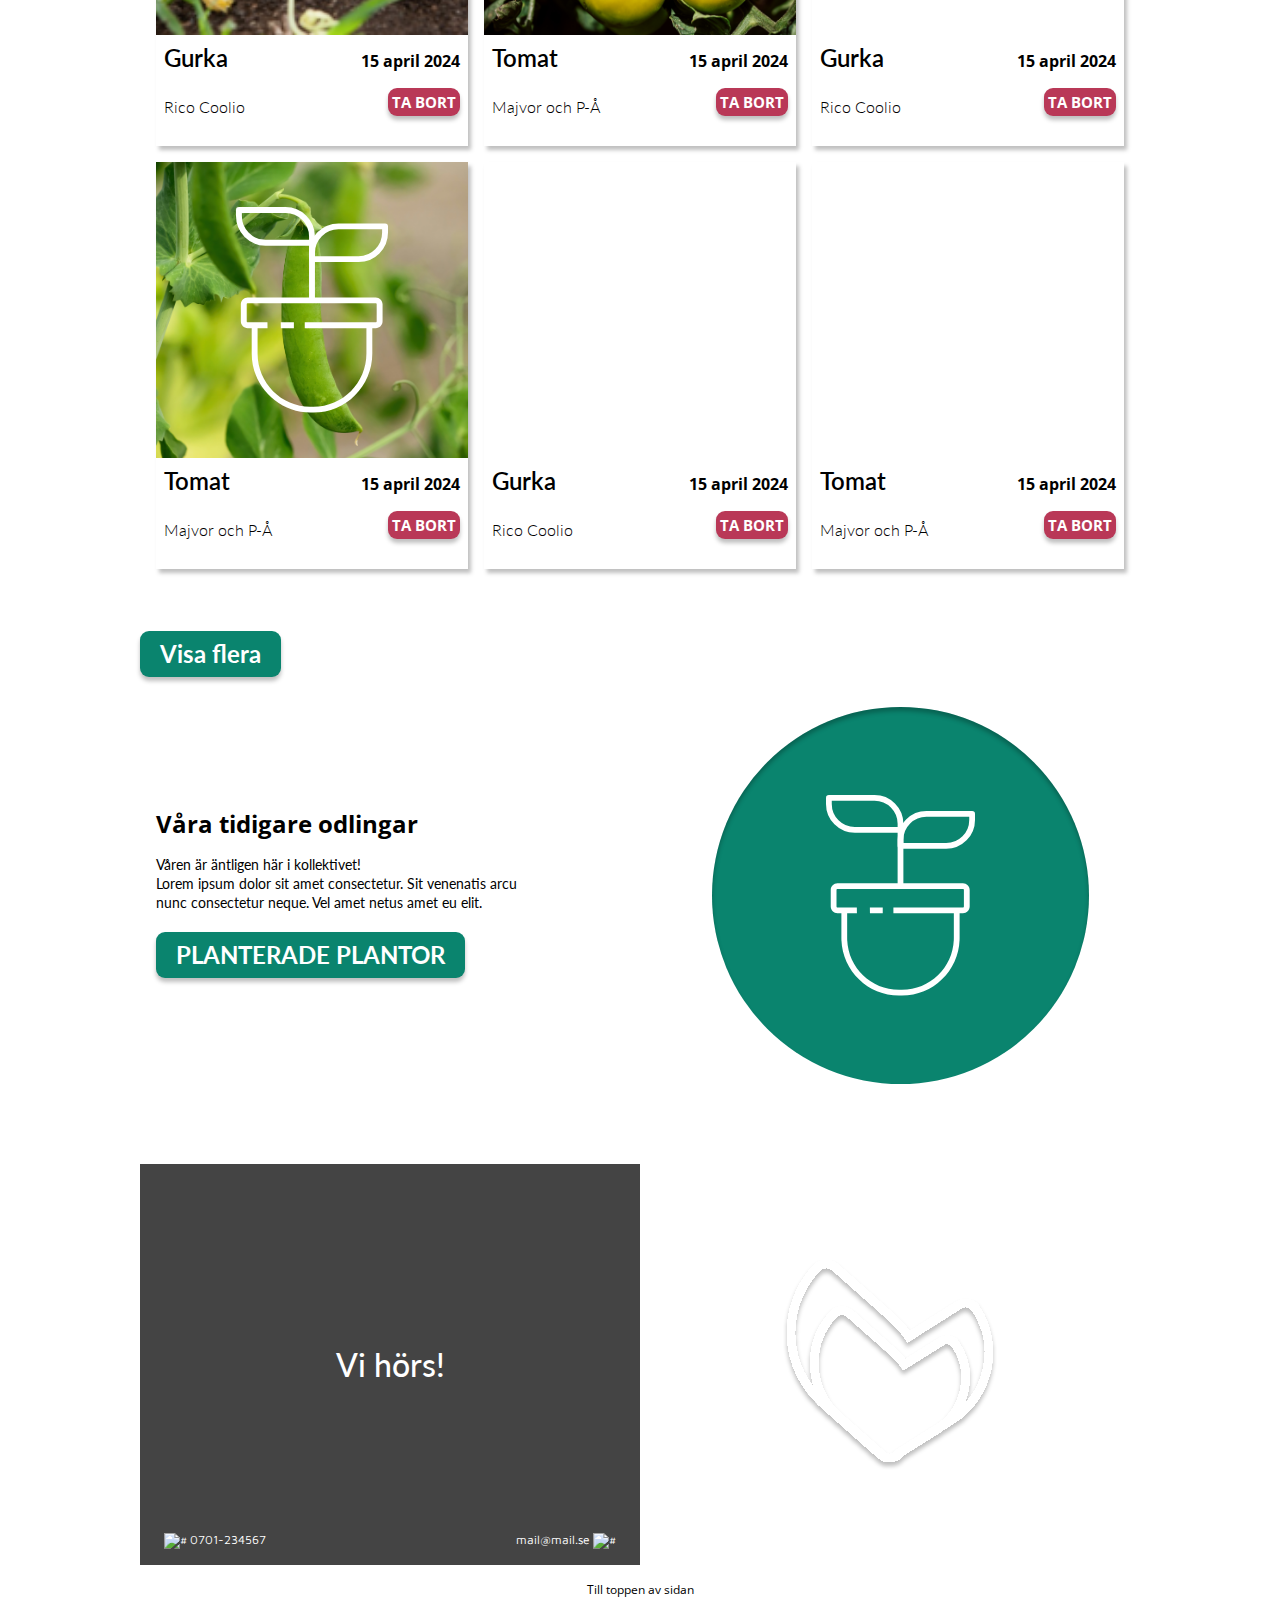
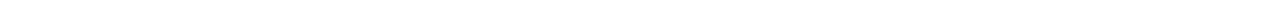
==== commit 9511eb9c: "updated cards css to more generic version" ====
--- a/index.html
+++ b/index.html
@@ -22,10 +22,10 @@
     <nav class="page-nav">
         <img src="assets/burgir.png" class="img-nav" alt="NAV">
         <ul class="nav-content">
-            <li><a href="#">PLANNER</a></li>
+            <li><a href="index.html">PLANNER</a></li>
             <li><a href="#">HISTORIK</a></li>
             <li><a href="#">TIPS</a></li>
-            <li><a href="#">LOGGA IN</a></li>
+            <li><a href="my-pages.html">LOGGA IN</a></li>
         </ul>
     </nav>
     <main>
@@ -51,7 +51,7 @@
         <div class="line"></div>
         <section class="art-our-plans">
             <h2>Våra planerade planteringar:</h2>
-            <div class="our-collection">
+            <div class="card-collection">
                 <article class="item cucumber">
                     <div class="img-box">
                         <img src="assets/plant.svg" class="plant" alt="Plant image">
--- a/index.css
+++ b/index.css
@@ -210,7 +210,7 @@
 }
 
 /*=== art-our-plans ===*/
-.art-our-plans {
+.card-collection {
     display: grid;
     grid-template-columns: 1fr;
     grid-template-rows: auto auto auto;
@@ -227,7 +227,7 @@
 
 }
 
-.art-our-plans .our-collection {
+.card-collection {
     min-height: 100px;
     padding-inline: 16px;
     display: grid;
@@ -236,7 +236,7 @@
     gap: 8px;
 }
 
-.art-our-plans .item {
+.card-collection .item {
     width: 100%;
     height: 220px;
     box-shadow: 1px 1px 3px #aaa;
@@ -248,7 +248,7 @@
     align-items: flex-end;
     padding: 4px;
 }
-.art-our-plans .product {
+.card-collection .product {
     font-family: Lato;
     font-size: 14px;
     font-weight: 600;
@@ -256,7 +256,7 @@
     letter-spacing: 0em;
     text-align: left;
 }
-.art-our-plans .date {
+.card-collection .date {
     font-family: Open Sans;
     font-size: 10px;
     font-weight: 700;
@@ -264,7 +264,7 @@
     letter-spacing: 0em;
     text-align: right;
 }
-.art-our-plans .supplier {
+.card-collection .supplier {
     font-family: Lato;
     font-size: 10px;
     font-weight: 300;
@@ -272,11 +272,11 @@
     letter-spacing: 0em;
     text-align: left;
 }
-.art-our-plans .item img.garbage {
+.card-collection .item img.garbage {
     width: 24px;
 }
 
-.art-our-plans button.remove {
+.card-collection button.remove {
     padding: 4px;
     background-color: #B93857;
     font-family: Open Sans;
@@ -286,7 +286,7 @@
     display: none;
 }
 
-.art-our-plans .item .img-box {
+.card-collection .item .img-box {
     position: relative;
     height: 160px;
     display:flex;
@@ -295,38 +295,38 @@
     overflow: hidden;
 }
 
-.art-our-plans .item .img-box {
+.card-collection .item .img-box {
     background-repeat: no-repeat;
     background-position: center;
 
     background-size: cover;
 }
 
-.art-our-plans .item.cucumber .img-box {
+.card-collection .item.cucumber .img-box {
     background-image: url(assets/cucumber.png);
 }
-.art-our-plans .item.green-tomatos .img-box {
+.card-collection .item.green-tomatos .img-box {
     background-image: url(assets/green-tomatos.jpg);
 }
-.art-our-plans .item.red-tomat .img-box {
+.card-collection .item.red-tomat .img-box {
     background-image: url(assets/red-tomat.jpg);
 }
-.art-our-plans .item.green-pea .img-box {
+.card-collection .item.green-pea .img-box {
     background-image: url(assets/green-pea.jpg);
 }
-.art-our-plans .item.onion .img-box {
+.card-collection .item.onion .img-box {
     background-image: url(assets/onion.png);
 }
-.art-our-plans .item.green-plant .img-box {
+.card-collection .item.green-plant .img-box {
     background-image: url(assets/green-plant.png);
 }
 
-.art-our-plans .item .img-box .plant {
+.card-collection .item .img-box .plant {
     position: absolute;
     height: 100px;
 }
 
-.art-our-plans .item img {
+.card-collection .item img {
     width: 100%;
     height: 100%;
     align-self: center;
@@ -565,7 +565,7 @@
 
 
     /*=== our plants ===*/
-    .art-our-plans .our-collection {
+    .card-collection {
         grid-template-columns: 1fr 1fr 1fr;
         grid-gap: 16px;
     }
@@ -576,42 +576,42 @@
         line-height: 38px;
         color: black;
     }
-    .art-our-plans .item {
+    .card-collection .item {
         height: 407px;
         box-shadow: 3px 4px 4px 0px #00000040;
     }
-    .art-our-plans .item .img-box {
+    .card-collection .item .img-box {
         height: 296px;
     }
 
-    .art-our-plans .item .img-box .plant {
+    .card-collection .item .img-box .plant {
         height: 205.57px;
         width: auto;
     }
-    .art-our-plans .txt-row {
+    .card-collection .txt-row {
         padding: 8px;
     }
 
-    .art-our-plans .product {
+    .card-collection .product {
         font-size: 24px;
         line-height: 29px;
     }
 
-    .art-our-plans .date {
+    .card-collection .date {
         font-size: 16px;
         line-height: 22px;
     }
 
-    .art-our-plans .supplier {
+    .card-collection .supplier {
         font-size: 16px;
         line-height: 19px;
     }
 
-    .art-our-plans .garbage {
+    .card-collection .garbage {
         display: none;
     }
 
-    .art-our-plans button.remove {
+    .card-collection button.remove {
         display: block;
         margin: 0;
     }
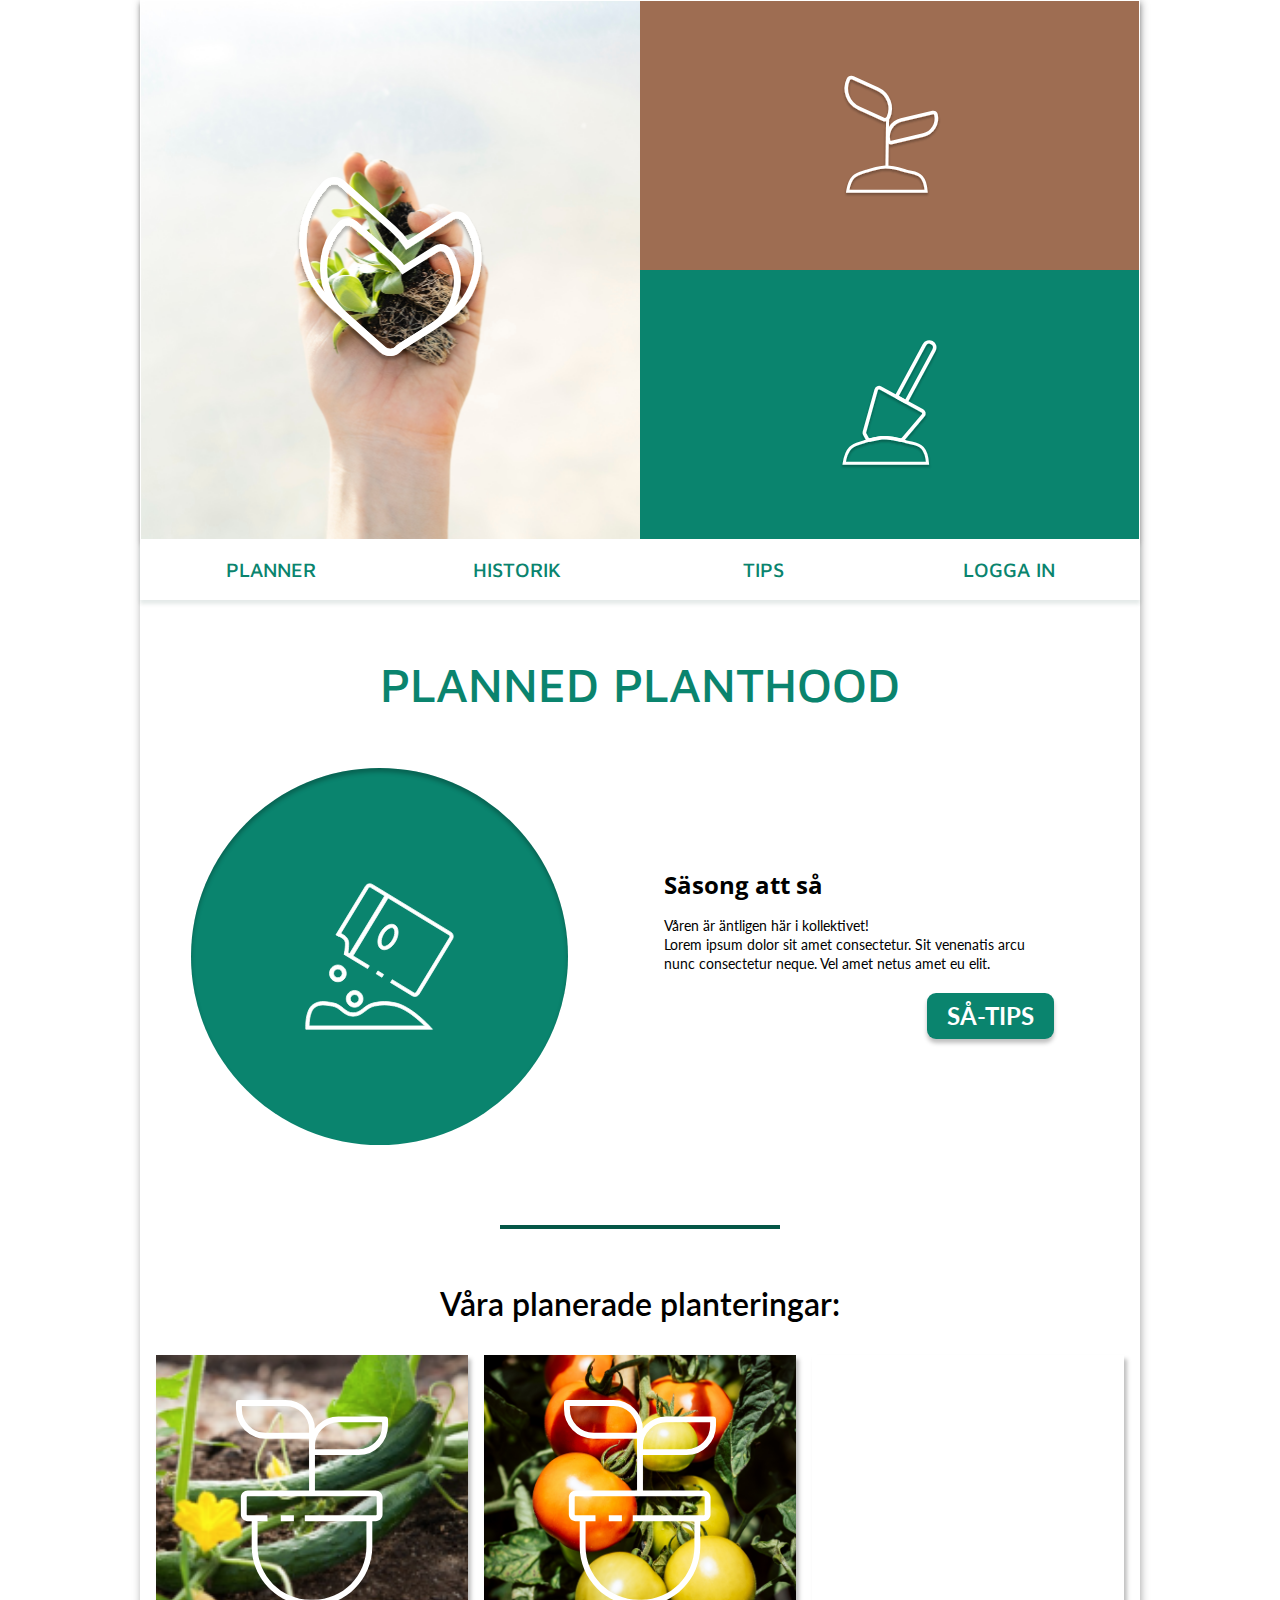
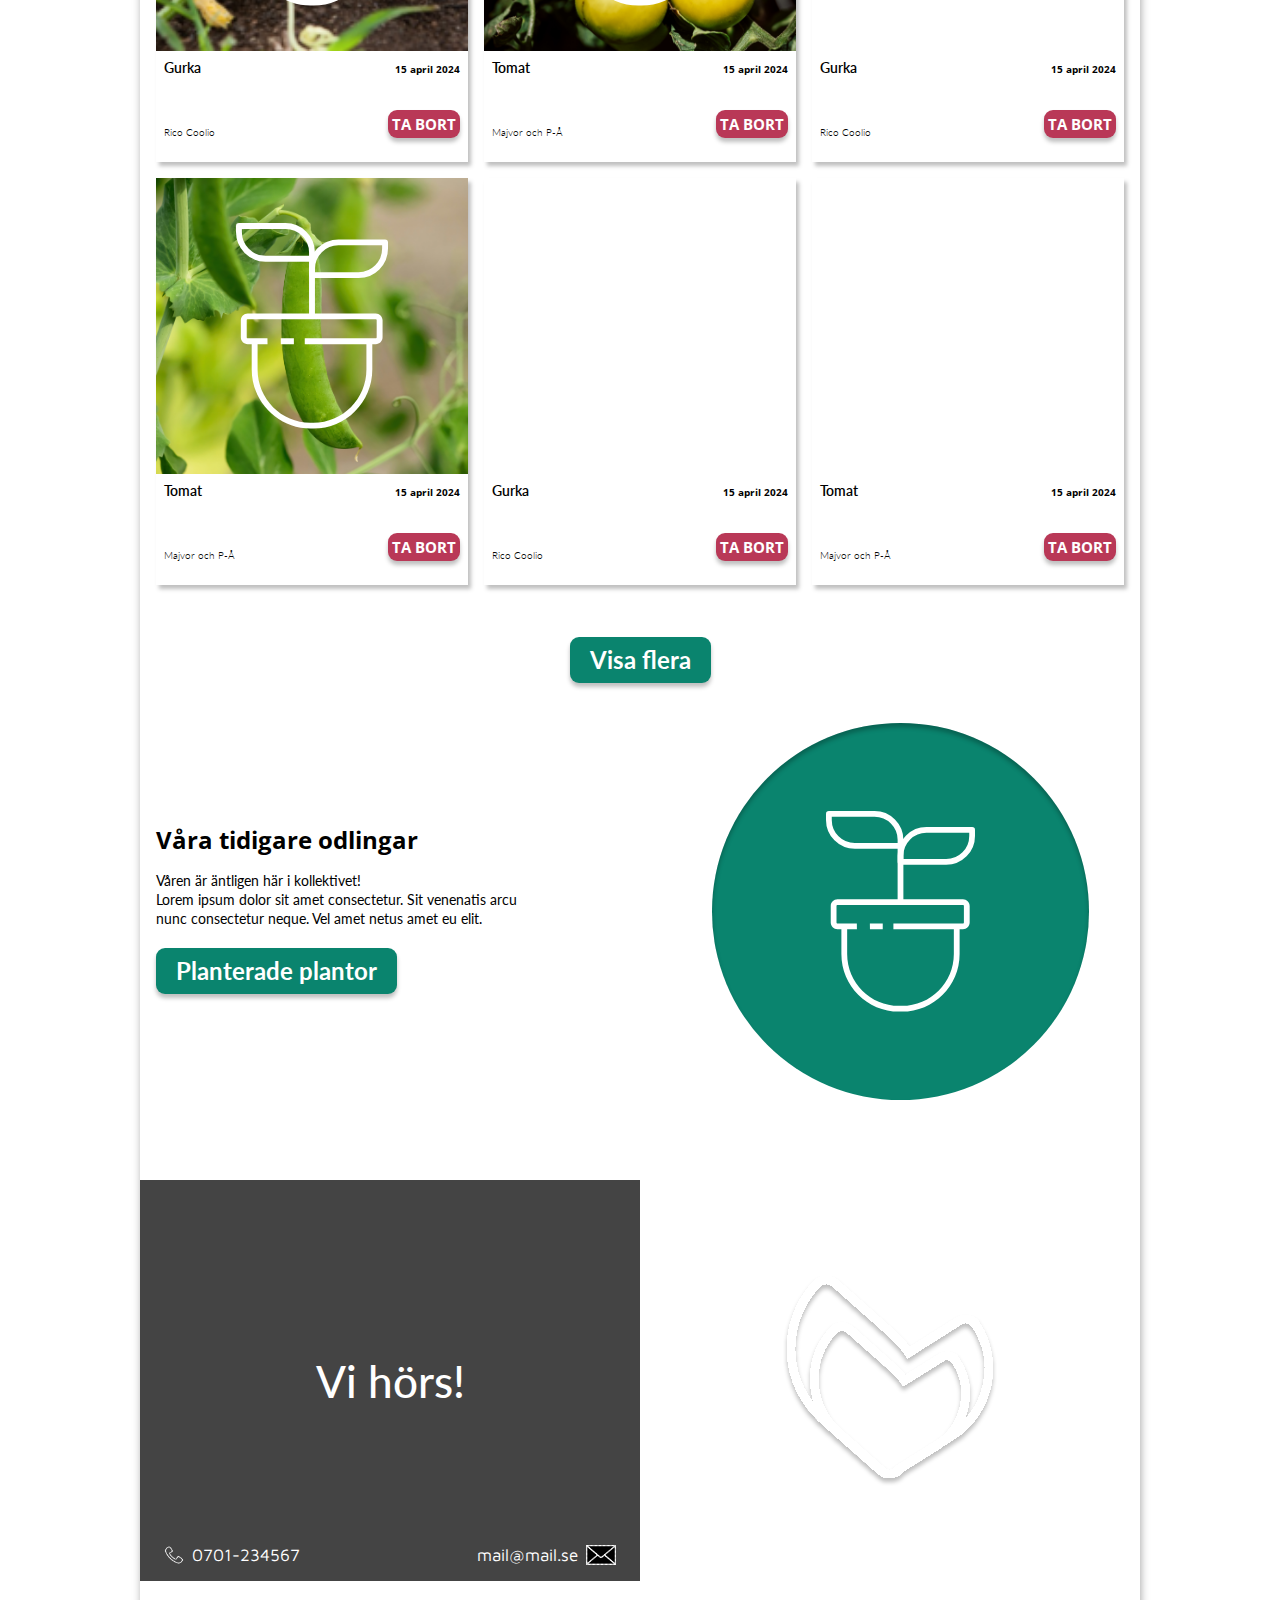
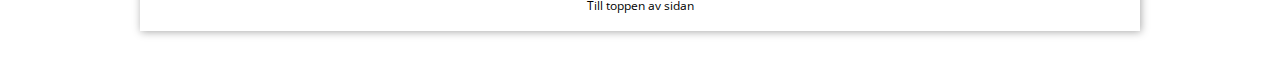
==== commit b32b2c2d: "added phone and evelop icons to footer" ====
--- a/index.html
+++ b/index.html
@@ -147,7 +147,7 @@
                         Lorem ipsum dolor sit amet consectetur. Sit venenatis arcu nunc consectetur neque. Vel amet netus amet eu elit.
                     </p>
                     <div class="button-field">
-                        <button>PLANTERADE PLANTOR</button>    
+                        <button>Planterade plantor</button>    
                     </div>
                 </div>
                 <div class="circle-box">
@@ -166,11 +166,11 @@
             <h2>Vi hörs!</h2>
             <div class="footer-details">
                 <span>
-                    <img src="" alt="#">
+                    <img src="assets/phone.png" class="img-phone" alt="Telefon">
                     0701-234567</span>
                 <span>
                     mail@mail.se
-                    <img src="" alt="#">
+                    <img src="assets/envelop-2.jpg" class="img-envelop" alt="Kuvert">
                 </span>
             </div>
         </section>
--- a/index.css
+++ b/index.css
@@ -7,6 +7,7 @@
 * {
     margin: 0;
     box-sizing: border-box;
+    scroll-behavior: smooth;
 }
 
 a {
@@ -210,11 +211,10 @@
 }
 
 /*=== art-our-plans ===*/
-.card-collection {
-    display: grid;
-    grid-template-columns: 1fr;
-    grid-template-rows: auto auto auto;
-    padding-block: 16px;
+.art-our-plans {
+    display: flex;
+    flex-direction: column;
+    justify-content: center;
 }
 
 .art-our-plans h2 {
@@ -227,13 +227,15 @@
 
 }
 
+
 .card-collection {
-    min-height: 100px;
-    padding-inline: 16px;
     display: grid;
     grid-template-columns: 1fr 1fr;
     grid-template-rows: auto auto auto;
     gap: 8px;
+    min-height: 100px;
+    padding-inline: 16px;
+    padding-block: 16px;
 }
 
 .card-collection .item {
@@ -242,13 +244,13 @@
     box-shadow: 1px 1px 3px #aaa;
 }
 
-.txt-row {
+.card-collection .item .txt-row {
     display: flex;
     justify-content: space-between;
     align-items: flex-end;
     padding: 4px;
 }
-.card-collection .product {
+.card-collection .item .txt-row .product {
     font-family: Lato;
     font-size: 14px;
     font-weight: 600;
@@ -256,7 +258,7 @@
     letter-spacing: 0em;
     text-align: left;
 }
-.card-collection .date {
+.card-collection .item .txt-row .date {
     font-family: Open Sans;
     font-size: 10px;
     font-weight: 700;
@@ -264,7 +266,7 @@
     letter-spacing: 0em;
     text-align: right;
 }
-.card-collection .supplier {
+.card-collection .item .txt-row .supplier {
     font-family: Lato;
     font-size: 10px;
     font-weight: 300;
@@ -272,11 +274,11 @@
     letter-spacing: 0em;
     text-align: left;
 }
-.card-collection .item img.garbage {
+.card-collection .item .txt-row img.garbage {
     width: 24px;
 }
 
-.card-collection button.remove {
+.card-collection .item button.remove {
     padding: 4px;
     background-color: #B93857;
     font-family: Open Sans;
@@ -302,6 +304,8 @@
     background-size: cover;
 }
 
+
+
 .card-collection .item.cucumber .img-box {
     background-image: url(assets/cucumber.png);
 }
@@ -333,7 +337,8 @@
 }
 
 .art-our-plans button {
-    margin-block: 30px;
+    margin-top: 20px;
+    margin-bottom: 40px;
 }
 
 
@@ -383,13 +388,24 @@
     justify-content: space-between;
     width: 100%;
     padding-inline: 8px;
-
-    
-
+    /* font-size: 17px; */
 }
 .page-footer .footer-details > span {
-    padding: 16px
-}
+    padding: 16px;
+    display: flex;
+    align-items: center;
+    column-gap: 8px;
+}
+.page-footer .footer-details .img-phone {
+    height: 20px;
+    width: auto;
+}
+.page-footer .footer-details .img-envelop {
+    height: 20px;
+    width: auto;
+    background-color: white;
+}
+
 .page-footer .to-top {
     grid-area: to-top;
     display: flex;
@@ -464,6 +480,7 @@
 
 /* ######  800px  ######*/
 @media screen and (min-width: 800px) {
+    
     h1 {
         margin-block: 70px;
         font-size: 48px;
@@ -523,14 +540,6 @@
         width: 149px;
         height: auto;
     }
-
-    
-    
-
-
-
-
-
 
 
     /*=== nav ===*/
@@ -563,19 +572,20 @@
     }
 
 
-
     /*=== our plants ===*/
-    .card-collection {
-        grid-template-columns: 1fr 1fr 1fr;
-        grid-gap: 16px;
-    }
-
     .art-our-plans h2 {
         font-family: Lato;
         font-size: 32px;
         line-height: 38px;
         color: black;
     }
+
+    .card-collection {
+        grid-template-columns: 1fr 1fr 1fr;
+        grid-gap: 16px;
+    }
+
+   
     .card-collection .item {
         height: 407px;
         box-shadow: 3px 4px 4px 0px #00000040;
@@ -588,30 +598,31 @@
         height: 205.57px;
         width: auto;
     }
-    .card-collection .txt-row {
+    .card-collection .item .txt-row {
         padding: 8px;
-    }
-
-    .card-collection .product {
+        margin-bottom: 18px;
+    }
+
+    .card-collection .item .text-box .product {
         font-size: 24px;
         line-height: 29px;
     }
 
-    .card-collection .date {
+    .card-collection .item .text-box .date {
         font-size: 16px;
         line-height: 22px;
     }
 
-    .card-collection .supplier {
+    .card-collection .item .text-box .supplier {
         font-size: 16px;
         line-height: 19px;
     }
 
-    .card-collection .garbage {
+    .card-collection .item .garbage {
         display: none;
     }
 
-    .card-collection button.remove {
+    .card-collection .item  button.remove {
         display: block;
         margin: 0;
     }
@@ -627,7 +638,15 @@
         grid-template-columns: 1fr 1fr;
         grid-template-rows: auto auto;
     }
-
+    .page-footer h2 {
+        font-size: 44px;
+    }
+    .page-footer .footer-details {
+        font-size: 17px;
+    }
+
+
+    
     .circle {
         width: 377px;
         height: 377px;
@@ -637,15 +656,19 @@
         font-size: 24px;
     }
 
-
-
-
-
-
-
-
     .line {
         width: 280px;
         border-width: 2px;
     }
+}
+
+
+
+/* ######  1000px  ######*/
+@media screen and (min-width: 1000px) {
+    body {
+        margin-bottom: 30px;
+        box-shadow: 1px 1px 8px #aaa;
+    }
+
 }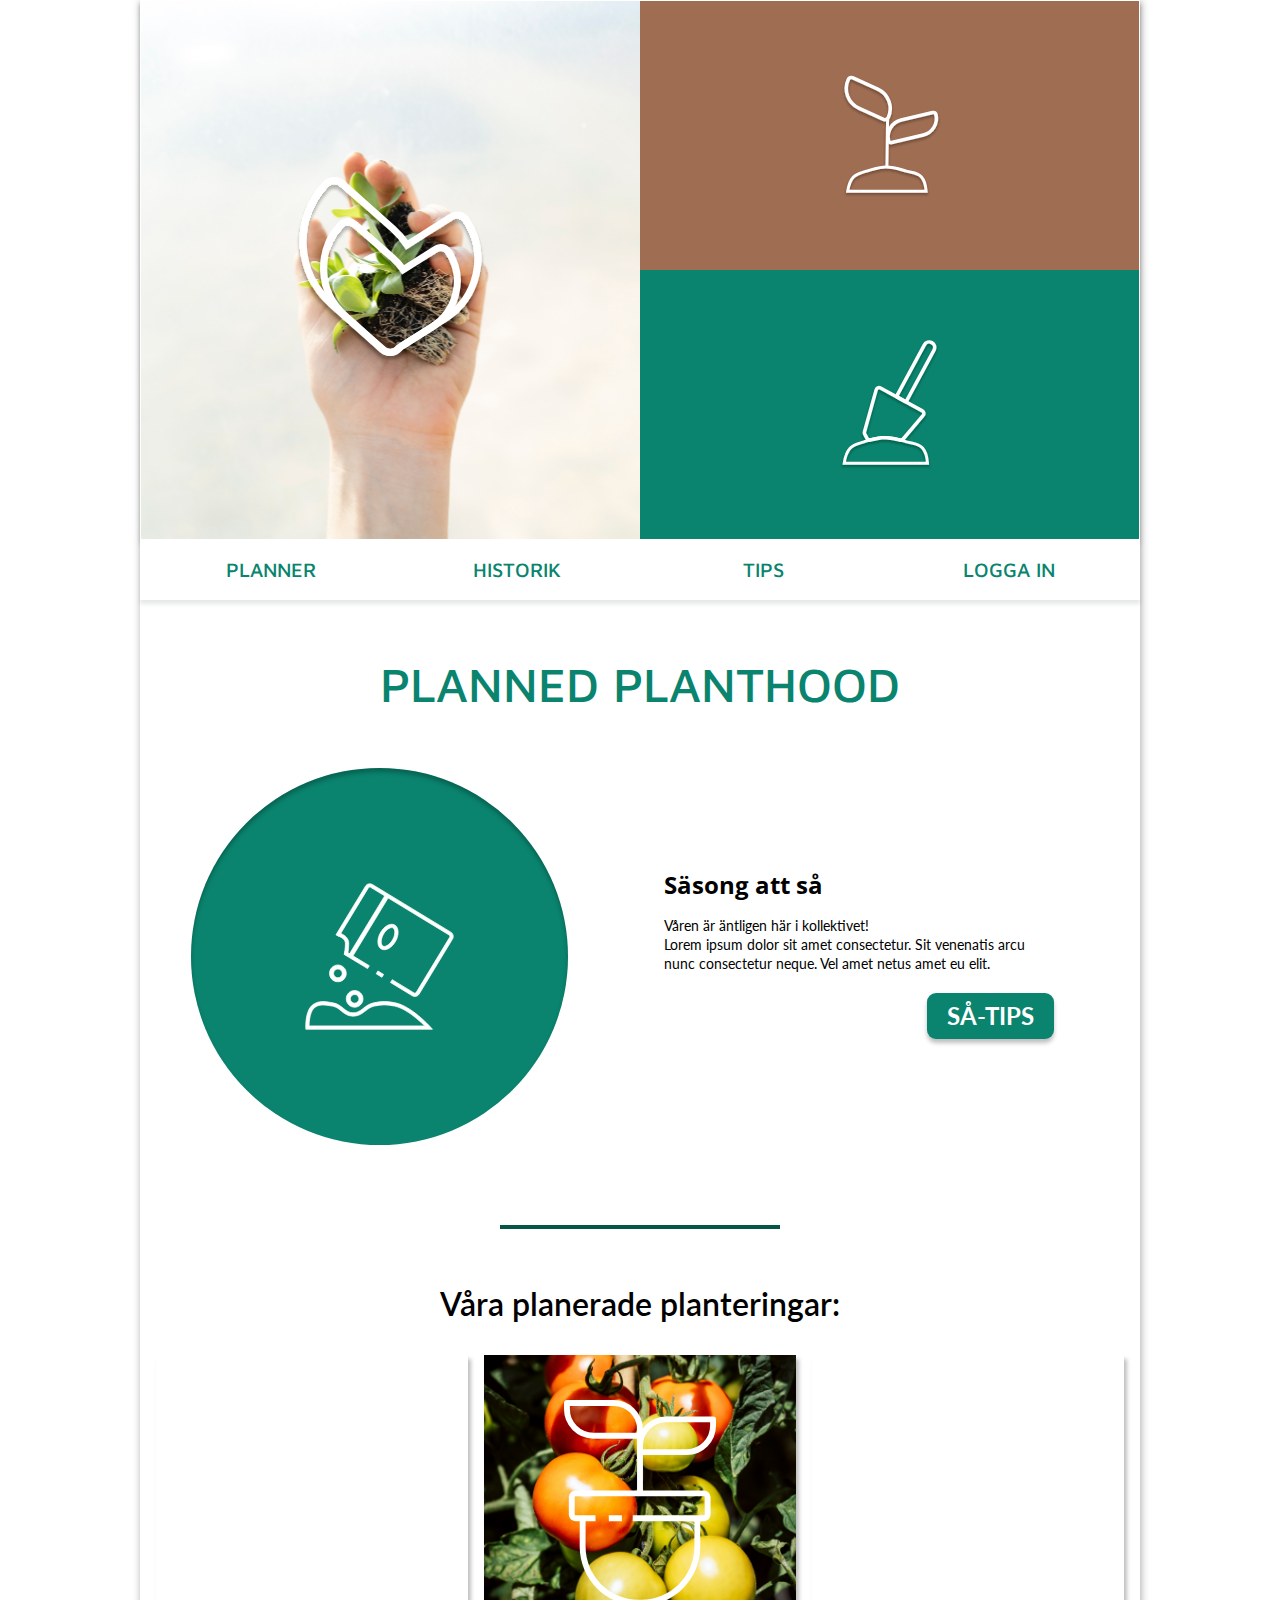
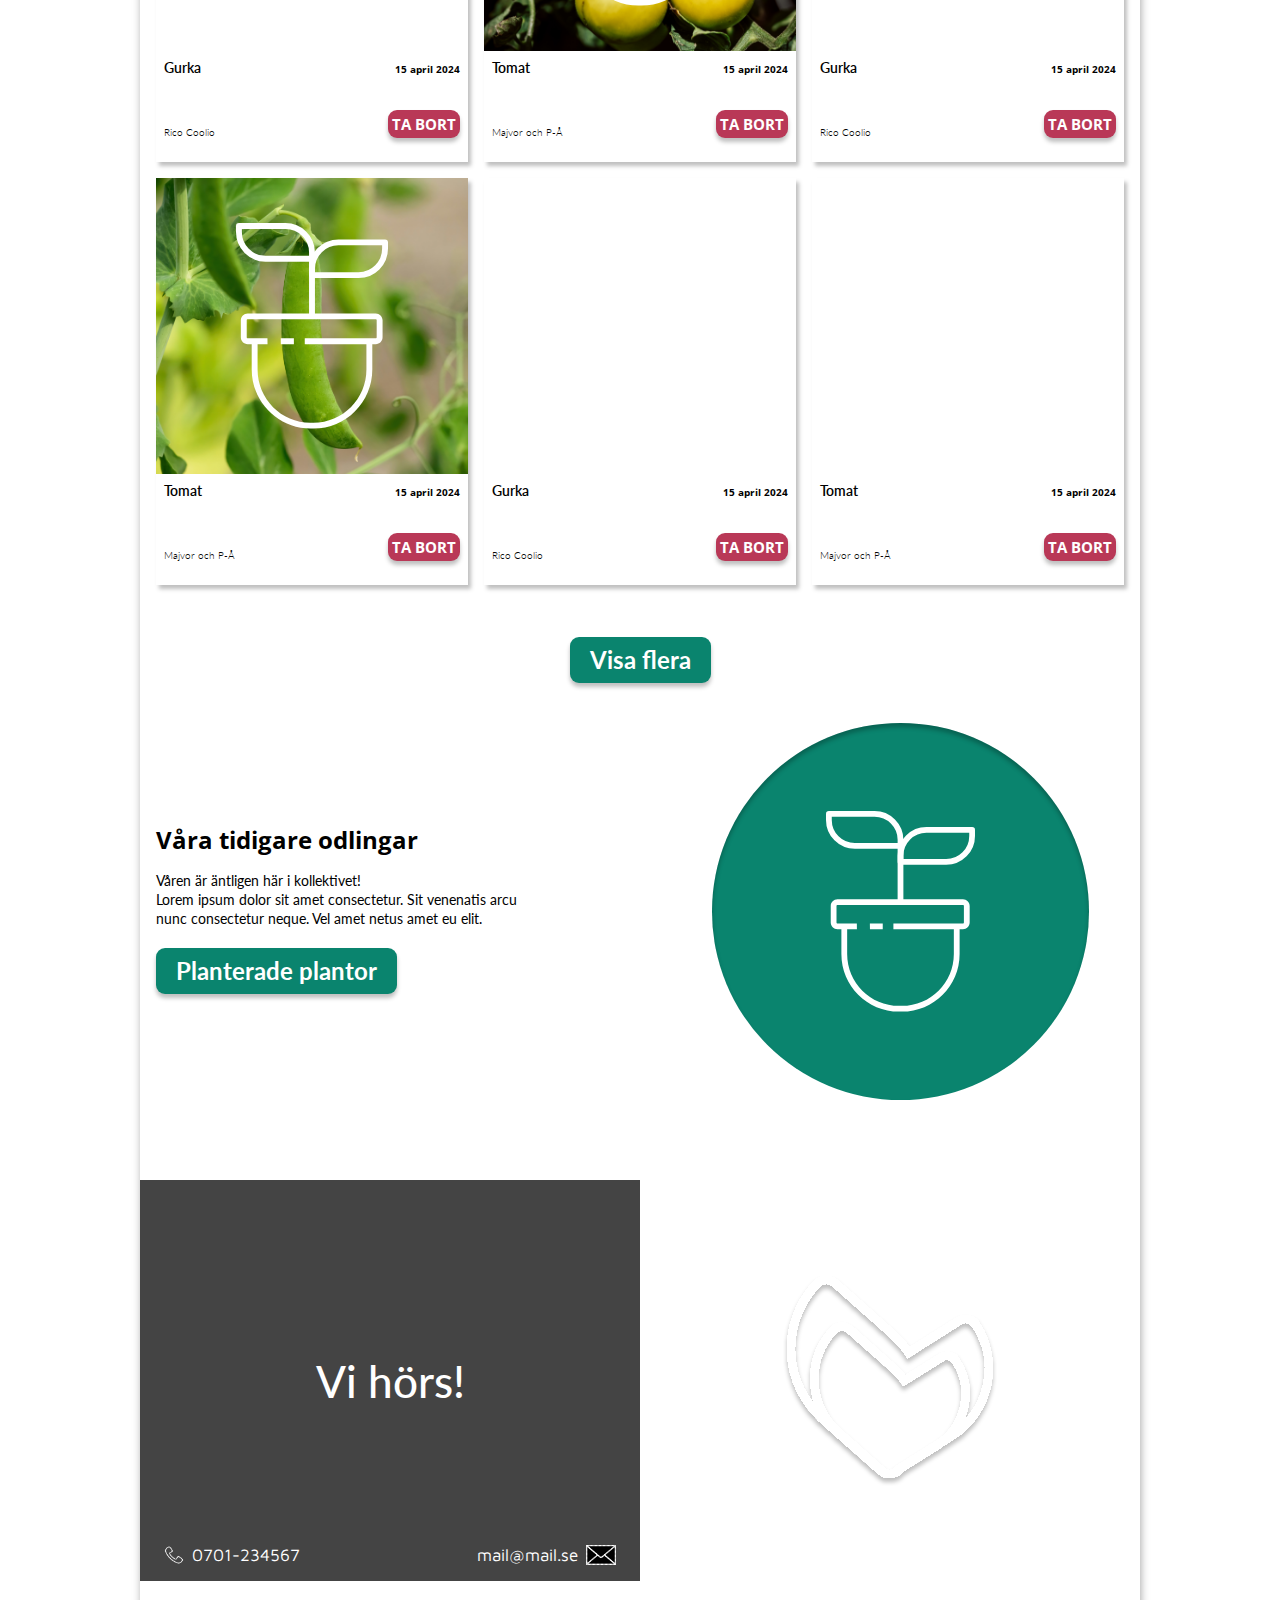
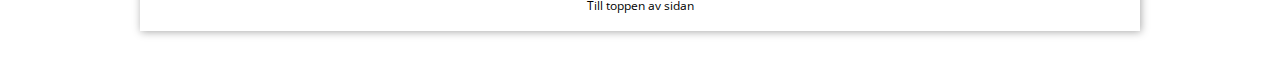
==== commit 64792798: "changed image directory to img" ====
--- a/index.html
+++ b/index.html
@@ -10,17 +10,17 @@
 <body>
     <header id="page-top" class="page-header">
         <div class="logo">
-            <img src="assets/Logo.svg" class="img-flower" alt="Logotype">
+            <img src="img/Logo.svg" class="img-flower" alt="Logotype">
         </div>
         <div class="plant">
-            <img src="assets/seedling.svg" class="img-plant" alt="Plant">
+            <img src="img/seedling.svg" class="img-plant" alt="Plant">
         </div>
         <div class="dig">
-            <img src="assets/dig.svg" class="img-dig" alt="Shovel">
+            <img src="img/dig.svg" class="img-dig" alt="Shovel">
         </div>
     </header>
     <nav class="page-nav">
-        <img src="assets/burgir.png" class="img-nav" alt="NAV">
+        <img src="img/burgir.png" class="img-nav" alt="NAV">
         <ul class="nav-content">
             <li><a href="index.html">PLANNER</a></li>
             <li><a href="#">HISTORIK</a></li>
@@ -43,7 +43,7 @@
                 </div>
                 <div class="circle-box">
                     <div class="circle ">
-                        <img src="assets/Vectorseedpackage.svg" class="img-seeding" alt="">
+                        <img src="img/Vectorseedpackage.svg" class="img-seeding" alt="">
                     </div>
                 </div>
             </div>
@@ -54,7 +54,7 @@
             <div class="card-collection">
                 <article class="item cucumber">
                     <div class="img-box">
-                        <img src="assets/plant.svg" class="plant" alt="Plant image">
+                        <img src="img/plant.svg" class="plant" alt="Plant image">
                     </div>
                     <div class="txt-row">
                         <span class="product">Gurka</span>
@@ -62,13 +62,13 @@
                     </div>
                     <div class="txt-row">
                         <span class="supplier">Rico Coolio</span>
-                        <img src="assets/trash-red.png" class="garbage" alt="Garbage bin">
+                        <img src="img/trash-red.png" class="garbage" alt="Garbage bin">
                         <button class="remove">TA BORT</button>
                     </div>
                 </article>
                 <article class="item green-tomatos">
                     <div class="img-box ">
-                        <img src="assets/plant.svg" class="plant" alt="Plant image">
+                        <img src="img/plant.svg" class="plant" alt="Plant image">
                     </div>
                     <div class="txt-row">
                         <span class="product">Tomat</span>
@@ -76,13 +76,13 @@
                     </div>
                     <div class="txt-row">
                         <span class="supplier">Majvor och P-Å</span>
-                        <img src="assets/trash-red.png" class="garbage" alt="Garbage bin">
+                        <img src="img/trash-red.png" class="garbage" alt="Garbage bin">
                         <button class="remove">TA BORT</button>
                     </div>
                 </article>
                 <article class="item red-tomat">
                     <div class="img-box">
-                        <img src="assets/plant.svg" class="plant" alt="Plant image">
+                        <img src="img/plant.svg" class="plant" alt="Plant image">
                     </div>
                     <div class="txt-row">
                         <span class="product">Gurka</span>
@@ -90,13 +90,13 @@
                     </div>
                     <div class="txt-row">
                         <span class="supplier">Rico Coolio</span>
-                        <img src="assets/trash-red.png" class="garbage" alt="Garbage bin">
+                        <img src="img/trash-red.png" class="garbage" alt="Garbage bin">
                         <button class="remove">TA BORT</button>
                     </div>
                 </article>
                 <article class="item green-pea">
                     <div class="img-box ">
-                        <img src="assets/plant.svg" class="plant" alt="Plant image">
+                        <img src="img/plant.svg" class="plant" alt="Plant image">
                     </div>
                     <div class="txt-row">
                         <span class="product">Tomat</span>
@@ -104,13 +104,13 @@
                     </div>
                     <div class="txt-row">
                         <span class="supplier">Majvor och P-Å</span>
-                        <img src="assets/trash-red.png" class="garbage" alt="Garbage bin">
+                        <img src="img/trash-red.png" class="garbage" alt="Garbage bin">
                         <button class="remove">TA BORT</button>
                     </div>
                 </article>
                 <article class="item onion">
                     <div class="img-box">
-                        <img src="assets/plant.svg" class="plant" alt="Plant image">
+                        <img src="img/plant.svg" class="plant" alt="Plant image">
                     </div>
                     <div class="txt-row">
                         <span class="product">Gurka</span>
@@ -118,13 +118,13 @@
                     </div>
                     <div class="txt-row">
                         <span class="supplier">Rico Coolio</span>
-                        <img src="assets/trash-red.png" class="garbage" alt="Garbage bin">
+                        <img src="img/trash-red.png" class="garbage" alt="Garbage bin">
                         <button class="remove">TA BORT</button>
                     </div>
                 </article>
                 <article class="item green-plant">
                     <div class="img-box ">
-                        <img src="assets/plant.svg" class="plant" alt="Plant image">
+                        <img src="img/plant.svg" class="plant" alt="Plant image">
                     </div>
                     <div class="txt-row">
                         <span class="product">Tomat</span>
@@ -132,7 +132,7 @@
                     </div>
                     <div class="txt-row">
                         <span class="supplier">Majvor och P-Å</span>
-                        <img src="assets/trash-red.png" class="garbage" alt="Garbage bin">
+                        <img src="img/trash-red.png" class="garbage" alt="Garbage bin">
                         <button class="remove">TA BORT</button>
                     </div>
                 </article>
@@ -152,7 +152,7 @@
                 </div>
                 <div class="circle-box">
                     <div class="circle ">
-                        <img src="assets/plant.svg" class="img-seeding" alt="">
+                        <img src="img/plant.svg" class="img-seeding" alt="">
                     </div>
                 </div>
             </div>
@@ -160,17 +160,17 @@
     </main>
     <footer class="page-footer">
         <div class="box-img">
-            <img src="assets/Logo.svg" alt="Logotype">
+            <img src="img/Logo.svg" alt="Logotype">
         </div>
         <section class="box-contact">
             <h2>Vi hörs!</h2>
             <div class="footer-details">
                 <span>
-                    <img src="assets/phone.png" class="img-phone" alt="Telefon">
+                    <img src="img/phone.png" class="img-phone" alt="Telefon">
                     0701-234567</span>
                 <span>
                     mail@mail.se
-                    <img src="assets/envelop-2.jpg" class="img-envelop" alt="Kuvert">
+                    <img src="img/envelop-2.jpg" class="img-envelop" alt="Kuvert">
                 </span>
             </div>
         </section>
--- a/index.css
+++ b/index.css
@@ -55,7 +55,7 @@
 .page-header .logo {
     grid-area: logo;
     background-color: var(--bg-grayish);
-    background-image: url(assets/zoe-schaeffer-PFbOZfKh07I-unsplash.jpg);
+    background-image: url(img/zoe-schaeffer-PFbOZfKh07I-unsplash.jpg);
     background-repeat: no-repeat, repeat;
     background-size: cover; 
     background-position: center center;
@@ -307,22 +307,22 @@
 
 
 .card-collection .item.cucumber .img-box {
-    background-image: url(assets/cucumber.png);
+    background-image: url(img/cucumber.png);
 }
 .card-collection .item.green-tomatos .img-box {
-    background-image: url(assets/green-tomatos.jpg);
+    background-image: url(img/green-tomatos.jpg);
 }
 .card-collection .item.red-tomat .img-box {
-    background-image: url(assets/red-tomat.jpg);
+    background-image: url(img/red-tomat.jpg);
 }
 .card-collection .item.green-pea .img-box {
-    background-image: url(assets/green-pea.jpg);
+    background-image: url(img/green-pea.jpg);
 }
 .card-collection .item.onion .img-box {
-    background-image: url(assets/onion.png);
+    background-image: url(img/onion.png);
 }
 .card-collection .item.green-plant .img-box {
-    background-image: url(assets/green-plant.png);
+    background-image: url(img/green-plant.png);
 }
 
 .card-collection .item .img-box .plant {
@@ -344,7 +344,7 @@
 
 /*=== footer ===*/
 .page-footer {
-    background-image: url(assets/touch-plants.png);
+    background-image: url(img/touch-plants.png);
     background-repeat: no-repeat, repeat;
     background-size: cover; 
     background-position: center center;
@@ -388,7 +388,6 @@
     justify-content: space-between;
     width: 100%;
     padding-inline: 8px;
-    /* font-size: 17px; */
 }
 .page-footer .footer-details > span {
     padding: 16px;
